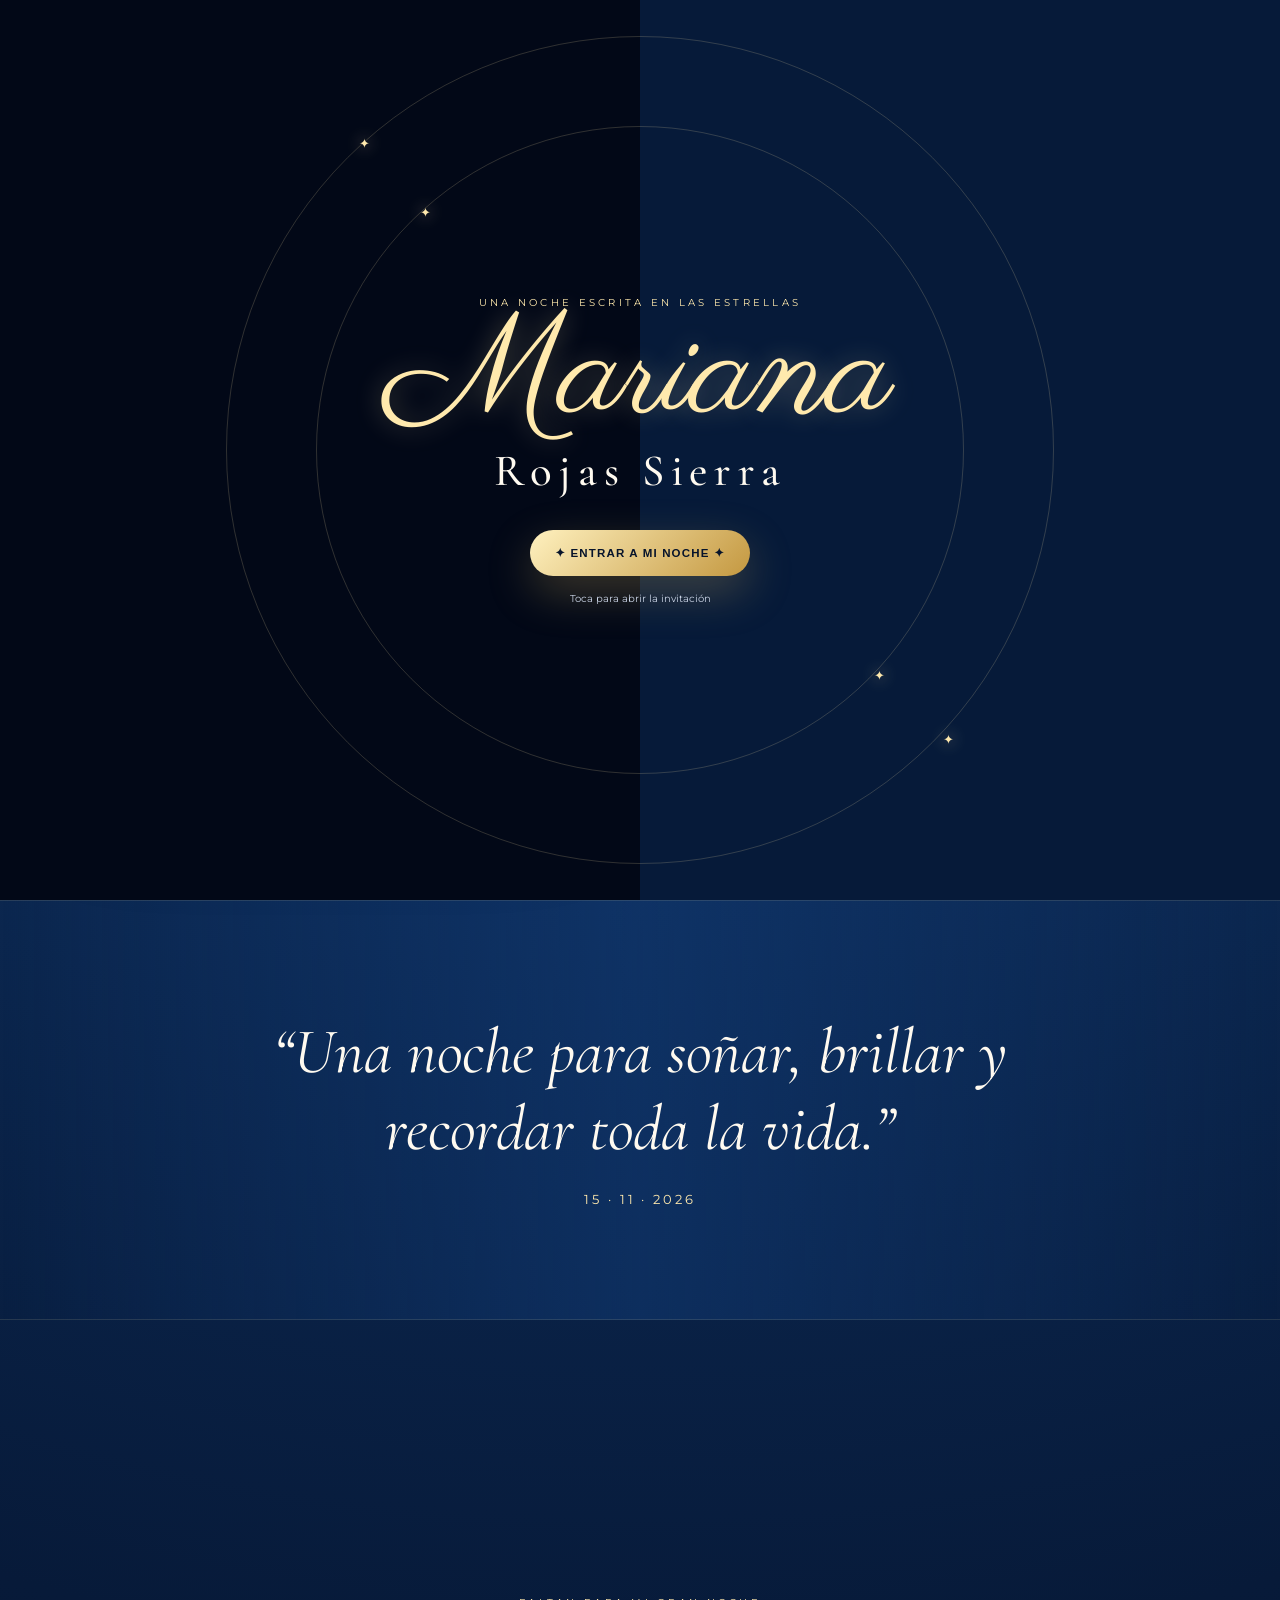
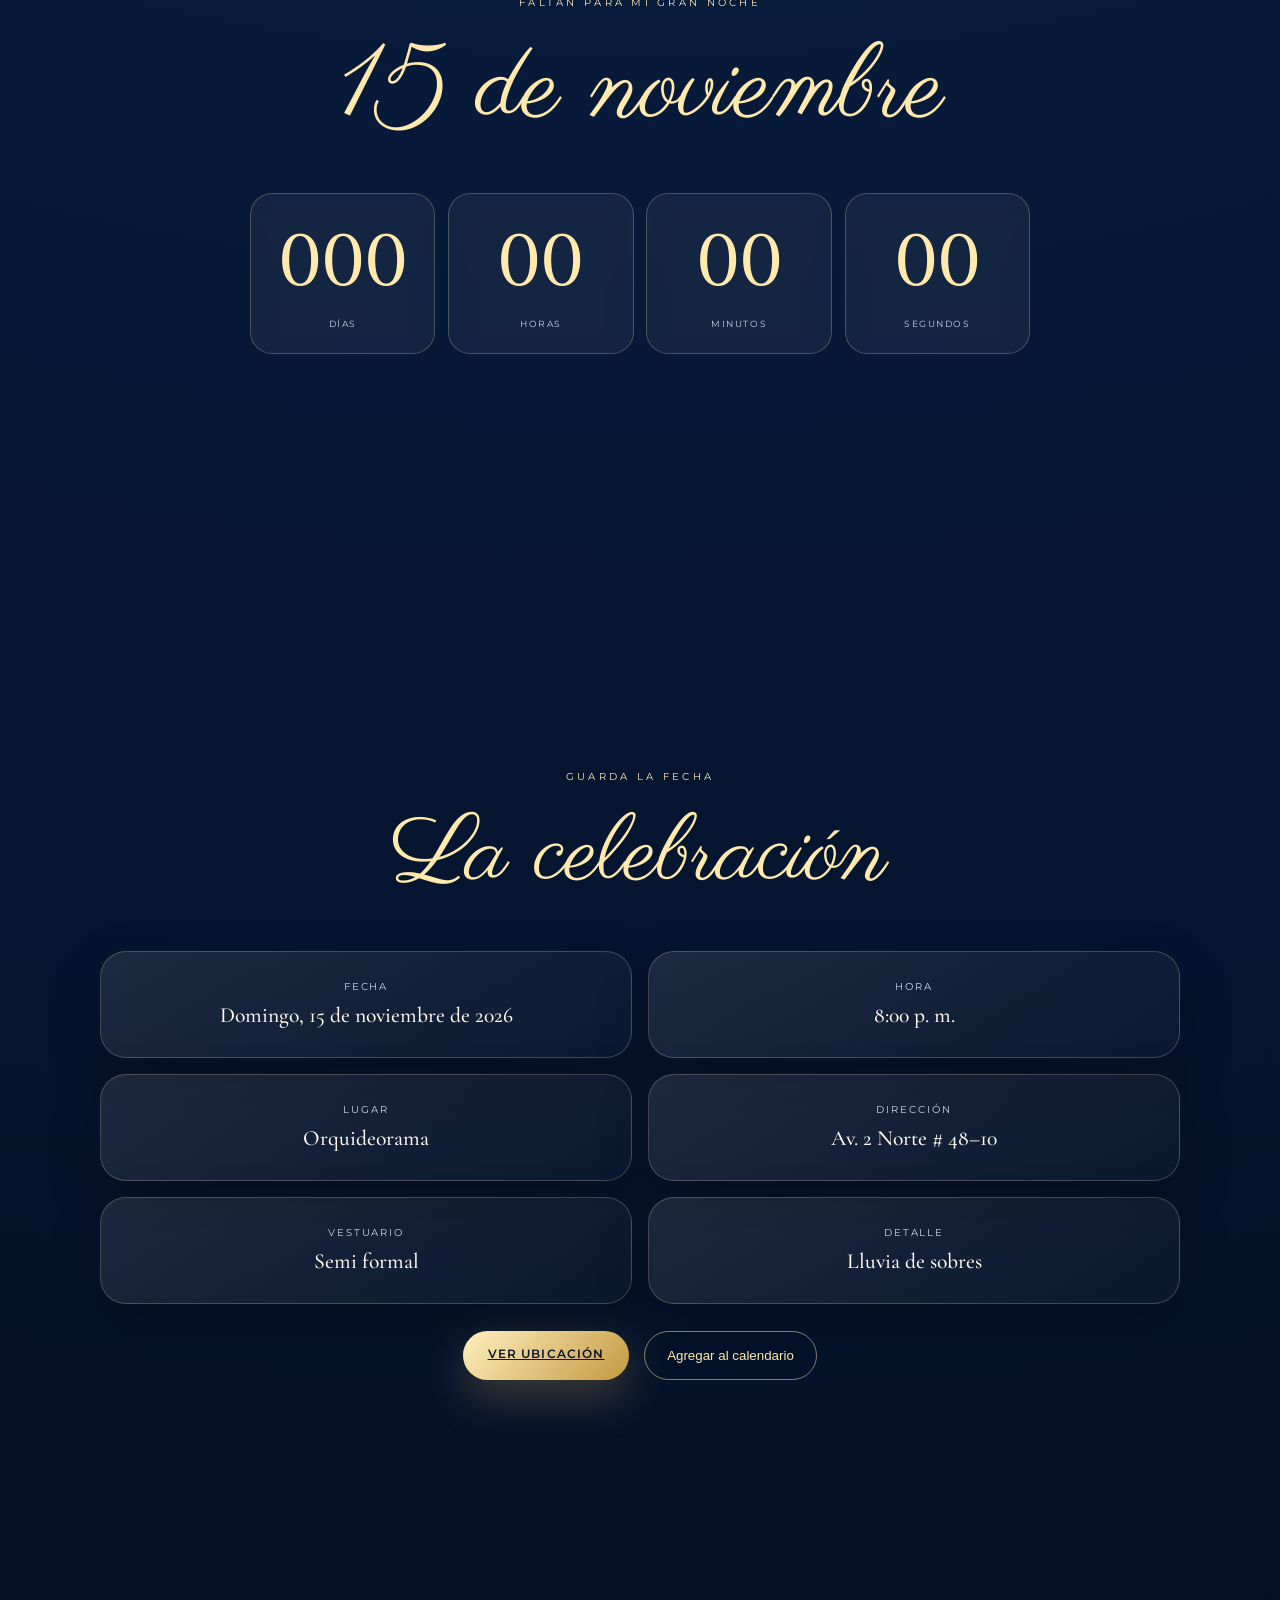
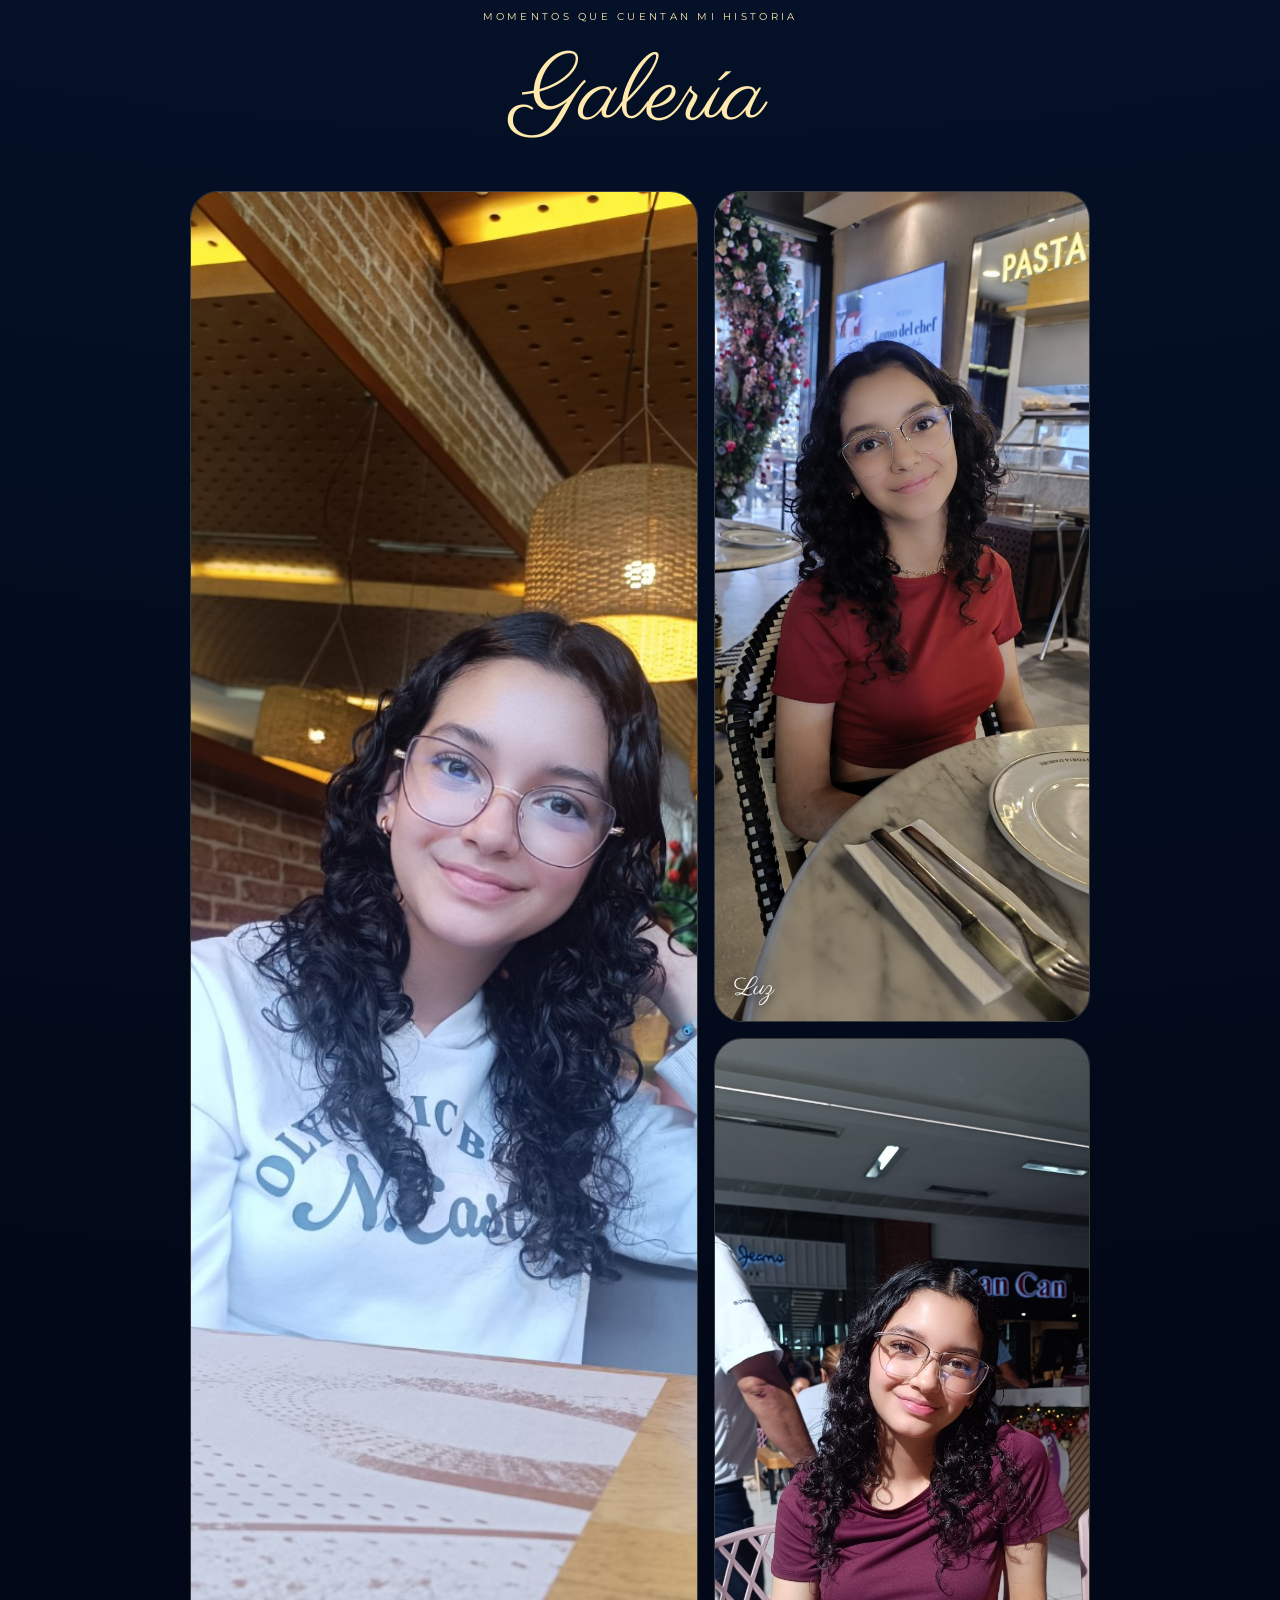
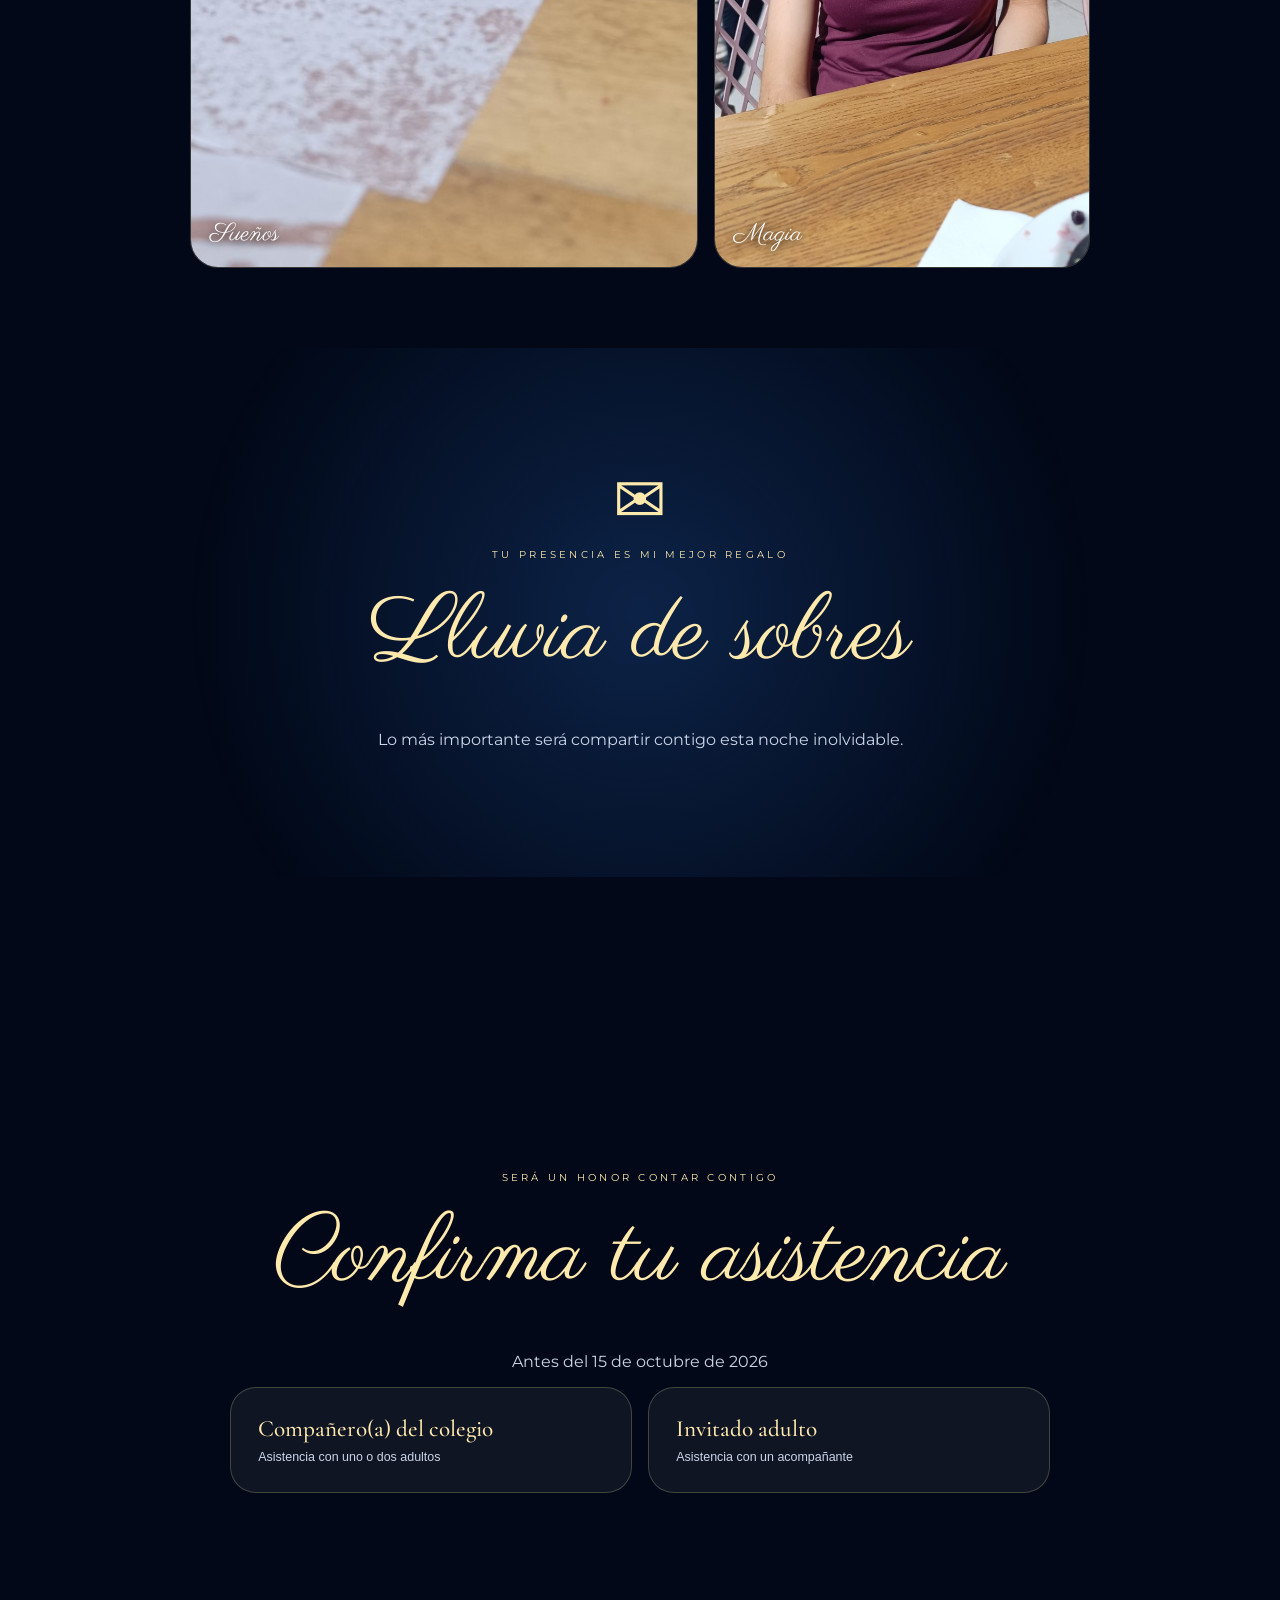
==== v2/index.html @ 756b6ff2 "Publicar versión mejorada v2 de la invitación" ====
<!doctype html><html lang="es"><head><meta charset="utf-8"><meta name="viewport" content="width=device-width,initial-scale=1,viewport-fit=cover"><meta name="theme-color" content="#020817"><title>Mariana XV · Celestial</title><link rel="preconnect" href="https://fonts.googleapis.com"><link rel="preconnect" href="https://fonts.gstatic.com" crossorigin><link href="https://fonts.googleapis.com/css2?family=Cinzel:wght@400;500;600&family=Cormorant+Garamond:ital,wght@0,400;1,400&family=Montserrat:wght@300;400;500;600&family=Parisienne&display=swap" rel="stylesheet"><style>:root{--n:#020817;--b:#071b3d;--b2:#123d79;--g:#d9b35f;--g2:#ffe9ad;--w:#fffaf0;--m:#cbd5e7}*{box-sizing:border-box}html{scroll-behavior:smooth}body{margin:0;background:radial-gradient(circle at 50% -10%,#164889 0,#071a39 32%,#020817 72%);color:var(--w);font-family:Montserrat,sans-serif;overflow-x:hidden}.lock{overflow:hidden}canvas{position:fixed;inset:0;width:100%;height:100%;z-index:0;pointer-events:none}.grain{position:fixed;inset:0;pointer-events:none;z-index:1;opacity:.045;background-image:url("data:image/svg+xml,%3Csvg viewBox='0 0 180 180' xmlns='http://www.w3.org/2000/svg'%3E%3Cfilter id='n'%3E%3CfeTurbulence type='fractalNoise' baseFrequency='.9' numOctaves='3' stitchTiles='stitchTiles'/%3E%3C/filter%3E%3Crect width='100%25' height='100%25' filter='url(%23n)' opacity='.7'/%3E%3C/svg%3E")}.intro{position:fixed;inset:0;z-index:50;display:grid;place-items:center;text-align:center;background:radial-gradient(circle at 50% 35%,rgba(20,66,132,.78),#020817 72%);overflow:hidden;transition:opacity .9s ease}.intro.hide{opacity:0;pointer-events:none}.intro-card{position:relative;z-index:4;width:min(92vw,620px);padding:2rem}.orbit{position:absolute;border:1px solid rgba(255,233,173,.18);border-radius:50%;animation:spin 24s linear infinite}.o1{width:72vmin;height:72vmin}.o2{width:92vmin;height:92vmin;animation-direction:reverse;animation-duration:33s}.orbit:before,.orbit:after{content:'✦';position:absolute;color:var(--g2);filter:drop-shadow(0 0 8px var(--g2));font-size:.8rem}.orbit:before{top:12%;left:16%}.orbit:after{bottom:14%;right:12%}.eyebrow{font-size:.64rem;letter-spacing:.32em;text-transform:uppercase;color:var(--g2)}.intro h1,.hero h2{font:400 clamp(5.4rem,19vw,9rem) Parisienne,cursive;color:var(--g2);line-height:.8;margin:.5rem 0;text-shadow:0 0 26px rgba(255,233,173,.3)}.surname{font:500 clamp(1.55rem,6vw,2.8rem) 'Cormorant Garamond',serif;letter-spacing:.15em;margin:.6rem 0 2rem}.btn{border:0;border-radius:999px;padding:1rem 1.55rem;background:linear-gradient(135deg,#fff1bf,#c49840);color:#07142b;font-weight:600;letter-spacing:.1em;text-transform:uppercase;font-size:.72rem;box-shadow:0 16px 45px rgba(217,179,95,.28);cursor:pointer}.btn:active{transform:scale(.97)}.intro-note{font-size:.62rem;color:var(--m);margin-top:1rem}.curtain{position:absolute;inset:0;background:linear-gradient(90deg,#020817 0 50%,#061a39 50%);transform-origin:center;transition:clip-path 1.35s cubic-bezier(.7,0,.2,1);clip-path:polygon(0 0,100% 0,100% 100%,0 100%)}.intro.opening .curtain{clip-path:polygon(0 0,0 0,0 100%,0 100%)}main{position:relative;z-index:3}.scene{min-height:100svh;width:min(1080px,92%);margin:auto;padding:5.5rem 0;display:grid;align-items:center}.hero{grid-template-columns:.9fr 1.1fr;gap:4rem}.portrait{position:relative;max-width:460px;margin:auto}.portrait img{width:100%;aspect-ratio:3/4;object-fit:cover;object-position:center 36%;display:block;border-radius:240px 240px 32px 32px;box-shadow:0 40px 100px rgba(0,0,0,.52)}.portrait:before{content:'';position:absolute;inset:-12px;border:1px solid rgba(255,233,173,.72);border-radius:260px 260px 45px 45px}.portrait:after{content:'✦';position:absolute;top:-23px;left:50%;transform:translateX(-50%);color:var(--g2);background:#071a39;padding:0 .7rem}.hero-copy{text-align:left}.hero-copy .eyebrow{margin-bottom:.8rem}.hero p{font:italic 1.35rem/1.75 'Cormorant Garamond',serif;color:#edf1f8;max-width:600px}.signature{font:400 1.7rem Parisienne,cursive;color:var(--g2)}.quote{width:100%;max-width:none;padding:7rem 7%;text-align:center;background:linear-gradient(90deg,transparent,rgba(18,61,121,.48),transparent);border-block:1px solid rgba(255,233,173,.12)}.quote p{font:italic clamp(2rem,6vw,4rem) 'Cormorant Garamond',serif;max-width:900px;margin:auto}.quote small{display:block;margin-top:1.5rem;color:var(--g2);letter-spacing:.22em;text-transform:uppercase}.date{text-align:center}.date-script{font:400 clamp(3.2rem,10vw,6.5rem) Parisienne,cursive;color:var(--g2);margin:.3rem 0}.count{display:grid;grid-template-columns:repeat(4,1fr);gap:.8rem;max-width:780px;margin:2rem auto 0}.count div{padding:1.35rem .6rem;border:1px solid rgba(255,233,173,.24);border-radius:22px;background:rgba(255,255,255,.055);backdrop-filter:blur(10px)}.count strong{display:block;font:500 clamp(2.2rem,7vw,4.5rem) Cinzel,serif;color:var(--g2)}.count span{font-size:.58rem;letter-spacing:.17em;text-transform:uppercase;color:var(--m)}.section-title{text-align:center;font:400 clamp(3.2rem,8vw,5.8rem) Parisienne,cursive;color:var(--g2);margin:.2rem 0 2rem}.details{grid-template-columns:1fr}.cards{display:grid;grid-template-columns:repeat(2,1fr);gap:1rem}.card{padding:1.8rem 1.2rem;border-radius:26px;border:1px solid rgba(255,233,173,.22);background:linear-gradient(145deg,rgba(255,255,255,.095),rgba(255,255,255,.025));text-align:center;box-shadow:0 22px 55px rgba(0,0,0,.2)}.card small{display:block;color:var(--m);letter-spacing:.2em;text-transform:uppercase;font-size:.6rem;margin-bottom:.65rem}.card strong{font:500 1.35rem 'Cormorant Garamond',serif}.actions{display:flex;gap:.9rem;justify-content:center;flex-wrap:wrap;margin-top:1.7rem}.ghost{border:1px solid rgba(255,233,173,.5);border-radius:999px;padding:1rem 1.4rem;color:var(--g2);background:transparent;text-decoration:none;cursor:pointer}.gallery-wrap{width:min(900px,92%);margin:auto;padding:5rem 0}.editorial{display:grid;grid-template-columns:1.15fr .85fr;gap:1rem}.editorial figure{margin:0;position:relative;overflow:hidden;border-radius:28px;min-height:340px;border:1px solid rgba(255,233,173,.22)}.editorial figure:first-child{grid-row:span 2}.editorial img{width:100%;height:100%;object-fit:cover;display:block}.editorial figcaption{position:absolute;left:1.2rem;bottom:1rem;font:400 1.55rem Parisienne,cursive;color:white;text-shadow:0 2px 10px #000}.gift{text-align:center;padding:7rem 7%;background:radial-gradient(circle at center,rgba(27,73,139,.42),transparent 65%)}.gift-icon{font-size:4rem;color:var(--g2)}.rsvp-grid{display:grid;grid-template-columns:repeat(2,1fr);gap:1rem;max-width:820px;margin:auto}.guest{padding:1.7rem;border-radius:26px;border:1px solid rgba(255,233,173,.22);background:rgba(255,255,255,.055);color:white;text-align:left;cursor:pointer}.guest b{display:block;font:500 1.45rem 'Cormorant Garamond',serif;color:var(--g2);margin-bottom:.4rem}.guest span{font-size:.78rem;color:var(--m)}dialog{width:min(92vw,560px);border:0;padding:0;background:transparent}dialog::backdrop{background:rgba(0,5,16,.84);backdrop-filter:blur(8px)}form{position:relative;padding:1.5rem;border-radius:26px;background:linear-gradient(160deg,#10386f,#041126);border:1px solid rgba(255,233,173,.34);color:white;max-height:90svh;overflow:auto}.close{position:absolute;right:.8rem;top:.45rem;background:none;border:0;color:white;font-size:2rem}label{display:block;margin:1rem 0;font-size:.78rem}input,select,textarea{width:100%;margin-top:.4rem;padding:1rem;border-radius:14px;border:1px solid rgba(255,255,255,.2);background:rgba(255,255,255,.08);color:white;font:inherit;font-size:16px}select option{color:#111}.hidden{display:none!important}.reveal{opacity:0;transform:translateY(24px);transition:.9s ease}.reveal.show{opacity:1;transform:none}.music{position:fixed;right:14px;bottom:14px;z-index:20;border:1px solid rgba(255,233,173,.4);background:rgba(2,8,23,.75);color:white;border-radius:999px;padding:.65rem .85rem;display:none}.music.show{display:block}.spark{position:fixed;z-index:99;pointer-events:none;color:var(--g2);animation:spark .8s ease forwards}@keyframes spark{to{transform:translate(var(--x),var(--y)) scale(0);opacity:0}}@keyframes spin{to{transform:rotate(360deg)}}@media(max-width:720px){.scene{width:min(100% - 28px,680px);padding:4rem 0;min-height:auto}.hero{grid-template-columns:1fr;gap:2.4rem;text-align:center;padding-top:4.5rem}.hero-copy{text-align:center}.portrait{max-width:82vw}.hero p{font-size:1.15rem;line-height:1.65}.count{grid-template-columns:repeat(2,1fr);gap:.7rem}.cards{grid-template-columns:1fr}.editorial{grid-template-columns:1fr}.editorial figure:first-child{grid-row:auto}.editorial figure{height:58svh;min-height:380px}.rsvp-grid{grid-template-columns:1fr}.quote{padding:5rem 1.3rem}.actions>*{width:100%}.intro h1{font-size:5.3rem}.surname{font-size:1.55rem}.intro-card{padding:1rem}.o2{width:105vmin;height:105vmin}}@media(prefers-reduced-motion:reduce){*{animation:none!important;transition:none!important;scroll-behavior:auto!important}}</style></head><body class="lock"><canvas id="sky"></canvas><div class="grain"></div><section class="intro" id="intro"><div class="curtain"></div><div class="orbit o1"></div><div class="orbit o2"></div><div class="intro-card"><p class="eyebrow">Una noche escrita en las estrellas</p><h1>Mariana</h1><p class="surname">Rojas Sierra</p><button class="btn" id="open">✦ Entrar a mi noche ✦</button><p class="intro-note">Toca para abrir la invitación</p></div></section><audio id="song" loop preload="none"><source src="../assets/sailor-song.mp3" type="audio/mpeg"></audio><button class="music" id="music">♪ Música</button><main><section class="scene hero"><div class="portrait reveal"><img src="../assets/portada.jpg" alt="Mariana Rojas Sierra"></div><div class="hero-copy reveal"><p class="eyebrow">Mis XV años</p><h2>Mariana</h2><p>Hay momentos que llegan una sola vez y se convierten para siempre en parte de nuestra historia. Quiero celebrar esta nueva etapa rodeada de las personas que han llenado mi vida de cariño, alegría y sueños.</p><div class="signature">Con amor, Mariana</div></div></section><section class="quote"><p>“Una noche para soñar, brillar y recordar toda la vida.”</p><small>15 · 11 · 2026</small></section><section class="scene date reveal"><div><p class="eyebrow">Faltan para mi gran noche</p><div class="date-script">15 de noviembre</div><div class="count"><div><strong id="d">000</strong><span>Días</span></div><div><strong id="h">00</strong><span>Horas</span></div><div><strong id="m">00</strong><span>Minutos</span></div><div><strong id="s">00</strong><span>Segundos</span></div></div></div></section><section class="scene details"><div><p class="eyebrow" style="text-align:center">Guarda la fecha</p><h3 class="section-title">La celebración</h3><div class="cards"><article class="card reveal"><small>Fecha</small><strong>Domingo, 15 de noviembre de 2026</strong></article><article class="card reveal"><small>Hora</small><strong>8:00 p. m.</strong></article><article class="card reveal"><small>Lugar</small><strong>Orquideorama</strong></article><article class="card reveal"><small>Dirección</small><strong>Av. 2 Norte # 48–10</strong></article><article class="card reveal"><small>Vestuario</small><strong>Semi formal</strong></article><article class="card reveal"><small>Detalle</small><strong>Lluvia de sobres</strong></article></div><div class="actions"><a class="btn" href="https://maps.app.goo.gl/pFWmGSaqrGYNsrYG7" target="_blank" rel="noopener">Ver ubicación</a><button class="ghost" id="calendar">Agregar al calendario</button></div></div></section><section class="gallery-wrap"><p class="eyebrow" style="text-align:center">Momentos que cuentan mi historia</p><h3 class="section-title">Galería</h3><div class="editorial"><figure class="reveal"><img src="../assets/galeria-1.jpg" alt="Mariana"><figcaption>Sueños</figcaption></figure><figure class="reveal"><img src="../assets/galeria-2.jpg" alt="Mariana"><figcaption>Luz</figcaption></figure><figure class="reveal"><img src="../assets/galeria-3.jpg" alt="Mariana"><figcaption>Magia</figcaption></figure></div></section><section class="gift"><div class="gift-icon">✉</div><p class="eyebrow">Tu presencia es mi mejor regalo</p><h3 class="section-title">Lluvia de sobres</h3><p style="color:var(--m)">Lo más importante será compartir contigo esta noche inolvidable.</p></section><section class="scene"><div style="width:100%"><p class="eyebrow" style="text-align:center">Será un honor contar contigo</p><h3 class="section-title">Confirma tu asistencia</h3><p style="text-align:center;color:var(--m)">Antes del 15 de octubre de 2026</p><div class="rsvp-grid"><button class="guest" data-type="school"><b>Compañero(a) del colegio</b><span>Asistencia con uno o dos adultos</span></button><button class="guest" data-type="adult"><b>Invitado adulto</b><span>Asistencia con un acompañante</span></button></div></div></section></main><dialog id="dlg"><form id="form"><button class="close" value="cancel" formmethod="dialog">×</button><p class="eyebrow">Confirmación</p><h3 class="section-title" style="font-size:3rem;text-align:left">¿Nos acompañas?</h3><input type="hidden" id="type"><label>Nombre completo<input id="name" required></label><label>¿Asistirás?<select id="att" required><option value="">Selecciona</option><option>Sí</option><option>No</option></select></label><div id="school" class="hidden"><label>Adultos acompañantes<select id="cnt"><option>1</option><option>2</option></select></label><label>Nombre del adulto 1<input id="a1"></label><label id="a2l" class="hidden">Nombre del adulto 2<input id="a2"></label></div><div id="adult" class="hidden"><label>¿Vendrás con acompañante?<select id="comp"><option>No</option><option>Sí</option></select></label><label id="compl" class="hidden">Nombre del acompañante<input id="compn"></label></div><label>Observaciones<textarea id="notes" rows="3"></textarea></label><button class="btn" style="width:100%">Enviar por WhatsApp</button></form></dialog><script>const q=s=>document.querySelector(s),qa=s=>[...document.querySelectorAll(s)];const intro=q('#intro'),song=q('#song'),music=q('#music');q('#open').onclick=async()=>{intro.classList.add('opening');document.body.classList.remove('lock');try{await song.play();music.classList.add('show')}catch(e){}setTimeout(()=>{intro.classList.add('hide');intro.remove()},1350)};music.onclick=async()=>{if(song.paused){try{await song.play()}catch(e){}}else song.pause()};const c=q('#sky'),x=c.getContext('2d');let W,H,stars=[];function resize(){W=c.width=innerWidth;H=c.height=innerHeight;stars=Array.from({length:Math.min(220,Math.floor(W*H/4200))},()=>({x:Math.random()*W,y:Math.random()*H,r:Math.random()*1.4+.2,a:Math.random(),s:Math.random()*.012+.003,p:Math.random()*6.28}))}addEventListener('resize',resize);resize();function draw(t){x.clearRect(0,0,W,H);for(const z of stars){const tw=.5+.5*Math.sin(t*z.s+z.p);x.beginPath();x.fillStyle=`rgba(255,235,182,${.22+.62*tw})`;x.arc(z.x,z.y,z.r*tw,0,7);x.fill()}requestAnimationFrame(draw)}requestAnimationFrame(draw);const io=new IntersectionObserver(es=>es.forEach(e=>{if(e.isIntersecting){e.target.classList.add('show');io.unobserve(e.target)}}),{threshold:.12});qa('.reveal').forEach(el=>io.observe(el));const target=new Date('2026-11-15T20:00:00-05:00');function tick(){let z=Math.max(0,target-Date.now());q('#d').textContent=String(Math.floor(z/864e5)).padStart(3,'0');q('#h').textContent=String(Math.floor(z/36e5)%24).padStart(2,'0');q('#m').textContent=String(Math.floor(z/6e4)%60).padStart(2,'0');q('#s').textContent=String(Math.floor(z/1e3)%60).padStart(2,'0')}tick();setInterval(tick,1000);q('#calendar').onclick=()=>{const v='BEGIN:VCALENDAR\r\nVERSION:2.0\r\nBEGIN:VEVENT\r\nDTSTART:20261116T010000Z\r\nDTEND:20261116T060000Z\r\nSUMMARY:XV años de Mariana Rojas Sierra\r\nLOCATION:Orquideorama, Av. 2 Norte # 48-10\r\nEND:VEVENT\r\nEND:VCALENDAR',a=document.createElement('a');a.href=URL.createObjectURL(new Blob([v],{type:'text/calendar'}));a.download='XV-Mariana.ics';a.click()};const dlg=q('#dlg');qa('.guest').forEach(b=>b.onclick=()=>{q('#type').value=b.dataset.type;q('#school').classList.toggle('hidden',b.dataset.type!=='school');q('#adult').classList.toggle('hidden',b.dataset.type!=='adult');dlg.showModal()});q('#cnt').onchange=e=>q('#a2l').classList.toggle('hidden',e.target.value!=='2');q('#comp').onchange=e=>q('#compl').classList.toggle('hidden',e.target.value!=='Sí');q('#form').onsubmit=e=>{e.preventDefault();const type=q('#type').value,name=q('#name').value.trim(),att=q('#att').value;let L=['✨ *Confirmación XV de Mariana*','',`Nombre: ${name}`,`Tipo: ${type==='school'?'Compañero(a) del colegio':'Invitado adulto'}`,`Asistencia: ${att}`];if(att==='Sí'&&type==='school'){L.push(`Adultos: ${q('#cnt').value}`,`Adulto 1: ${q('#a1').value||'Sin registrar'}`);if(q('#cnt').value==='2')L.push(`Adulto 2: ${q('#a2').value||'Sin registrar'}`)}if(att==='Sí'&&type==='adult'){L.push(`Con acompañante: ${q('#comp').value}`);if(q('#comp').value==='Sí')L.push(`Acompañante: ${q('#compn').value||'Sin registrar'}`)}if(q('#notes').value.trim())L.push(`Observaciones: ${q('#notes').value.trim()}`);for(let i=0;i<18;i++){const s=document.createElement('span');s.className='spark';s.textContent='✦';s.style.left='50vw';s.style.top='50vh';s.style.setProperty('--x',(Math.random()*220-110)+'px');s.style.setProperty('--y',(Math.random()*220-110)+'px');document.body.appendChild(s);setTimeout(()=>s.remove(),850)}setTimeout(()=>window.open('https://wa.me/573016578609?text='+encodeURIComponent(L.join('\n')),'_blank','noopener'),450);dlg.close()};</script></body></html>
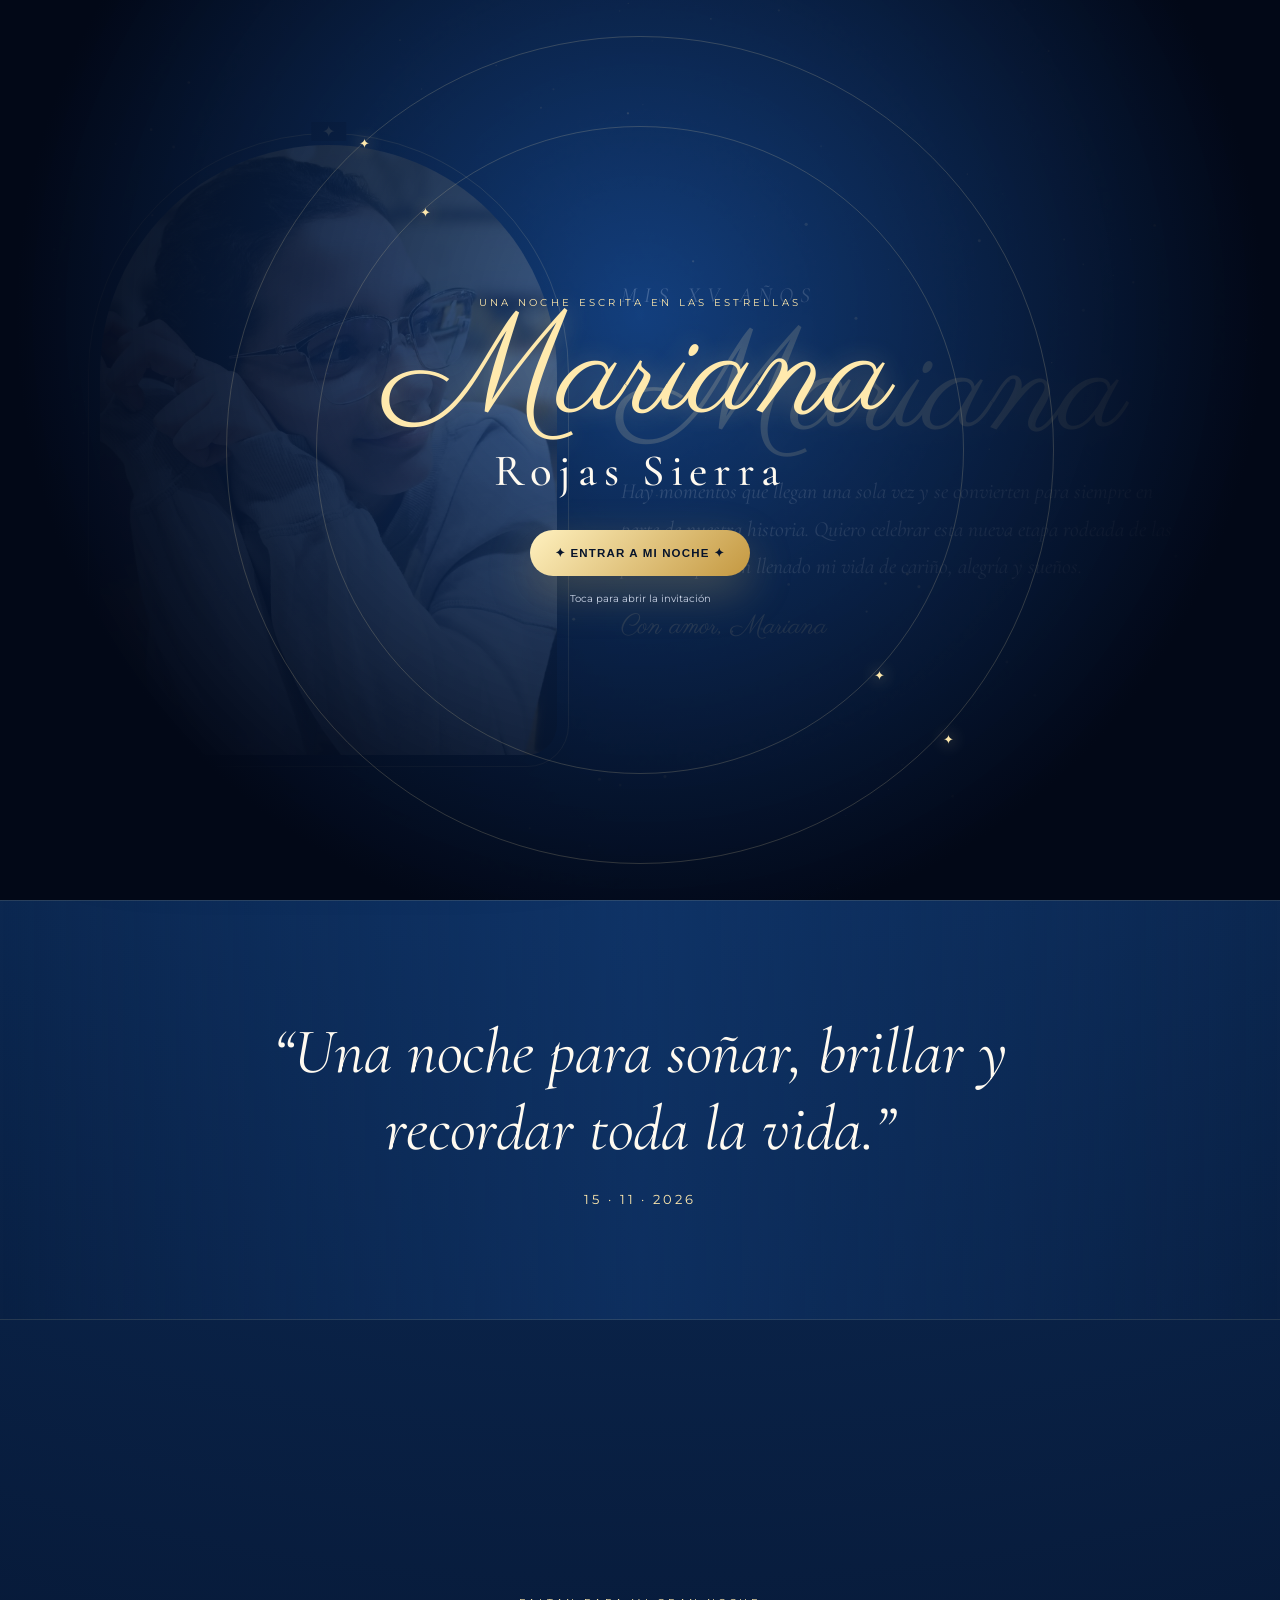
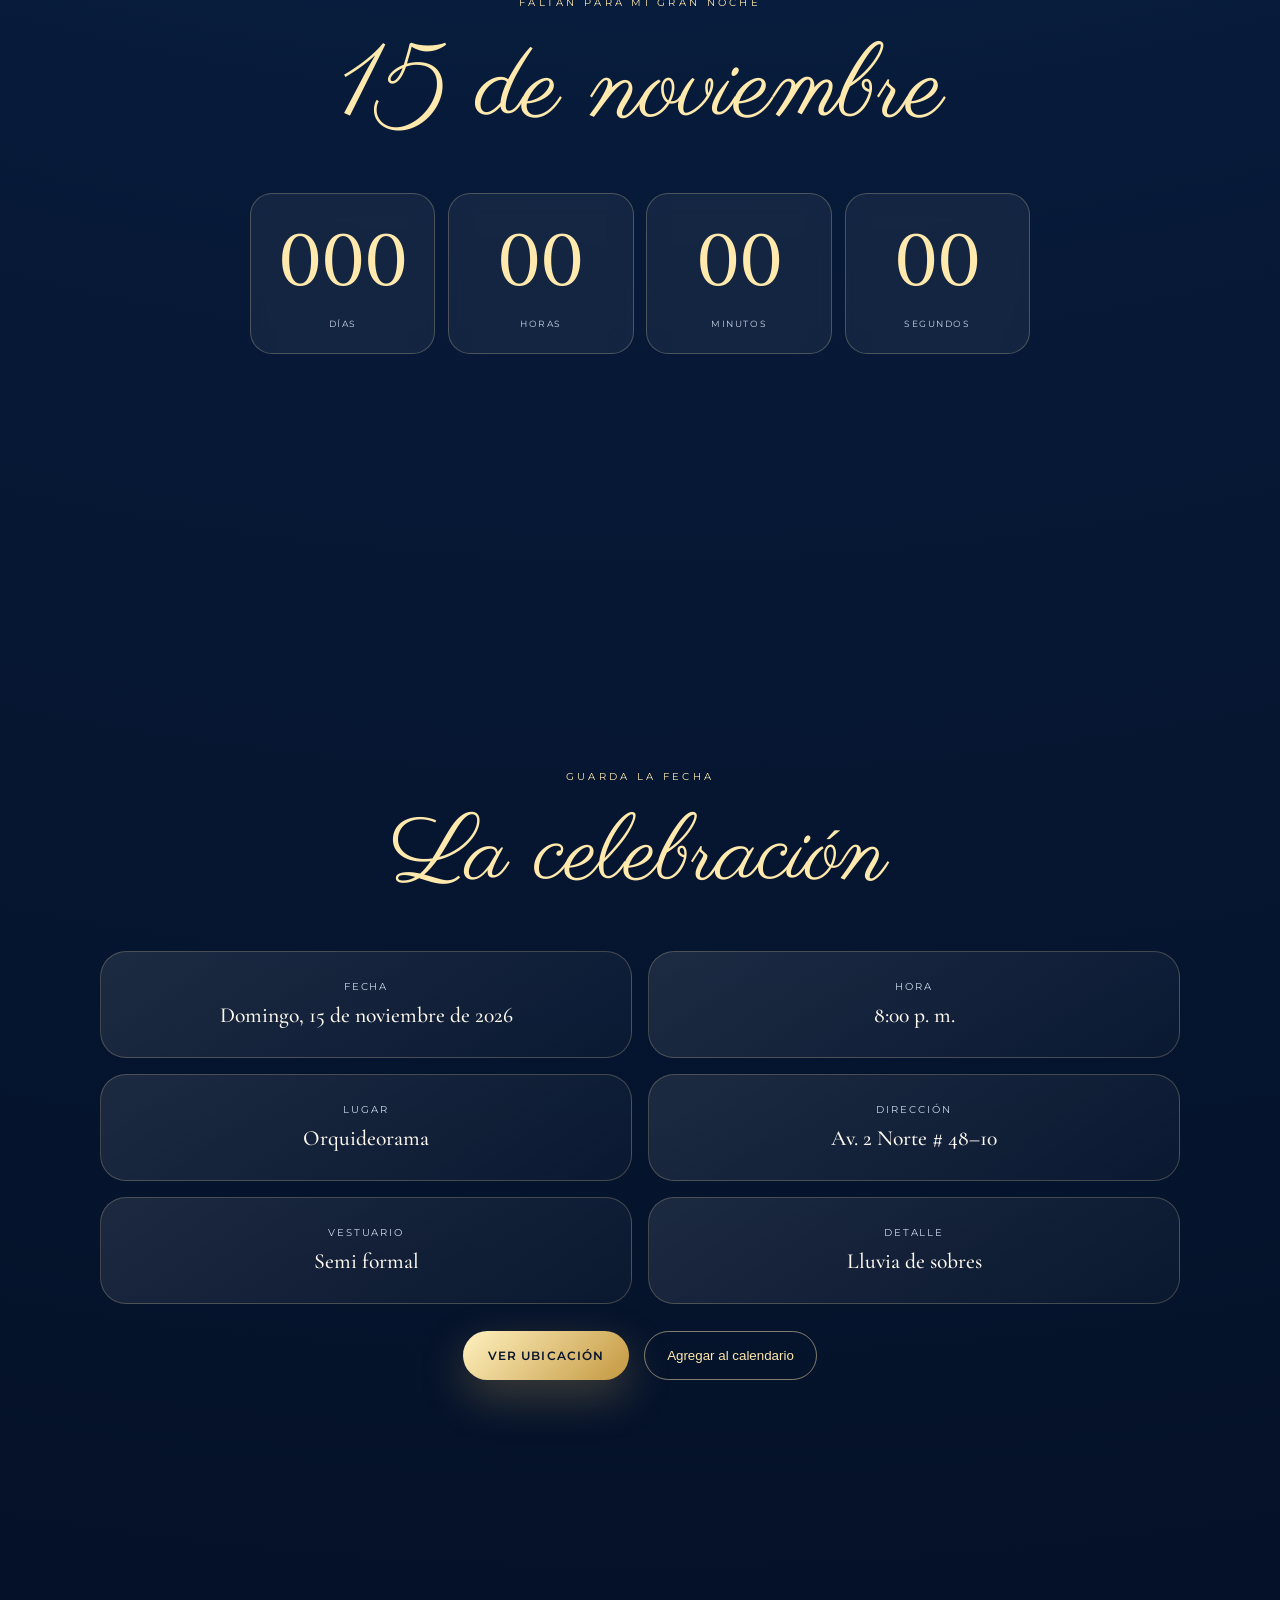
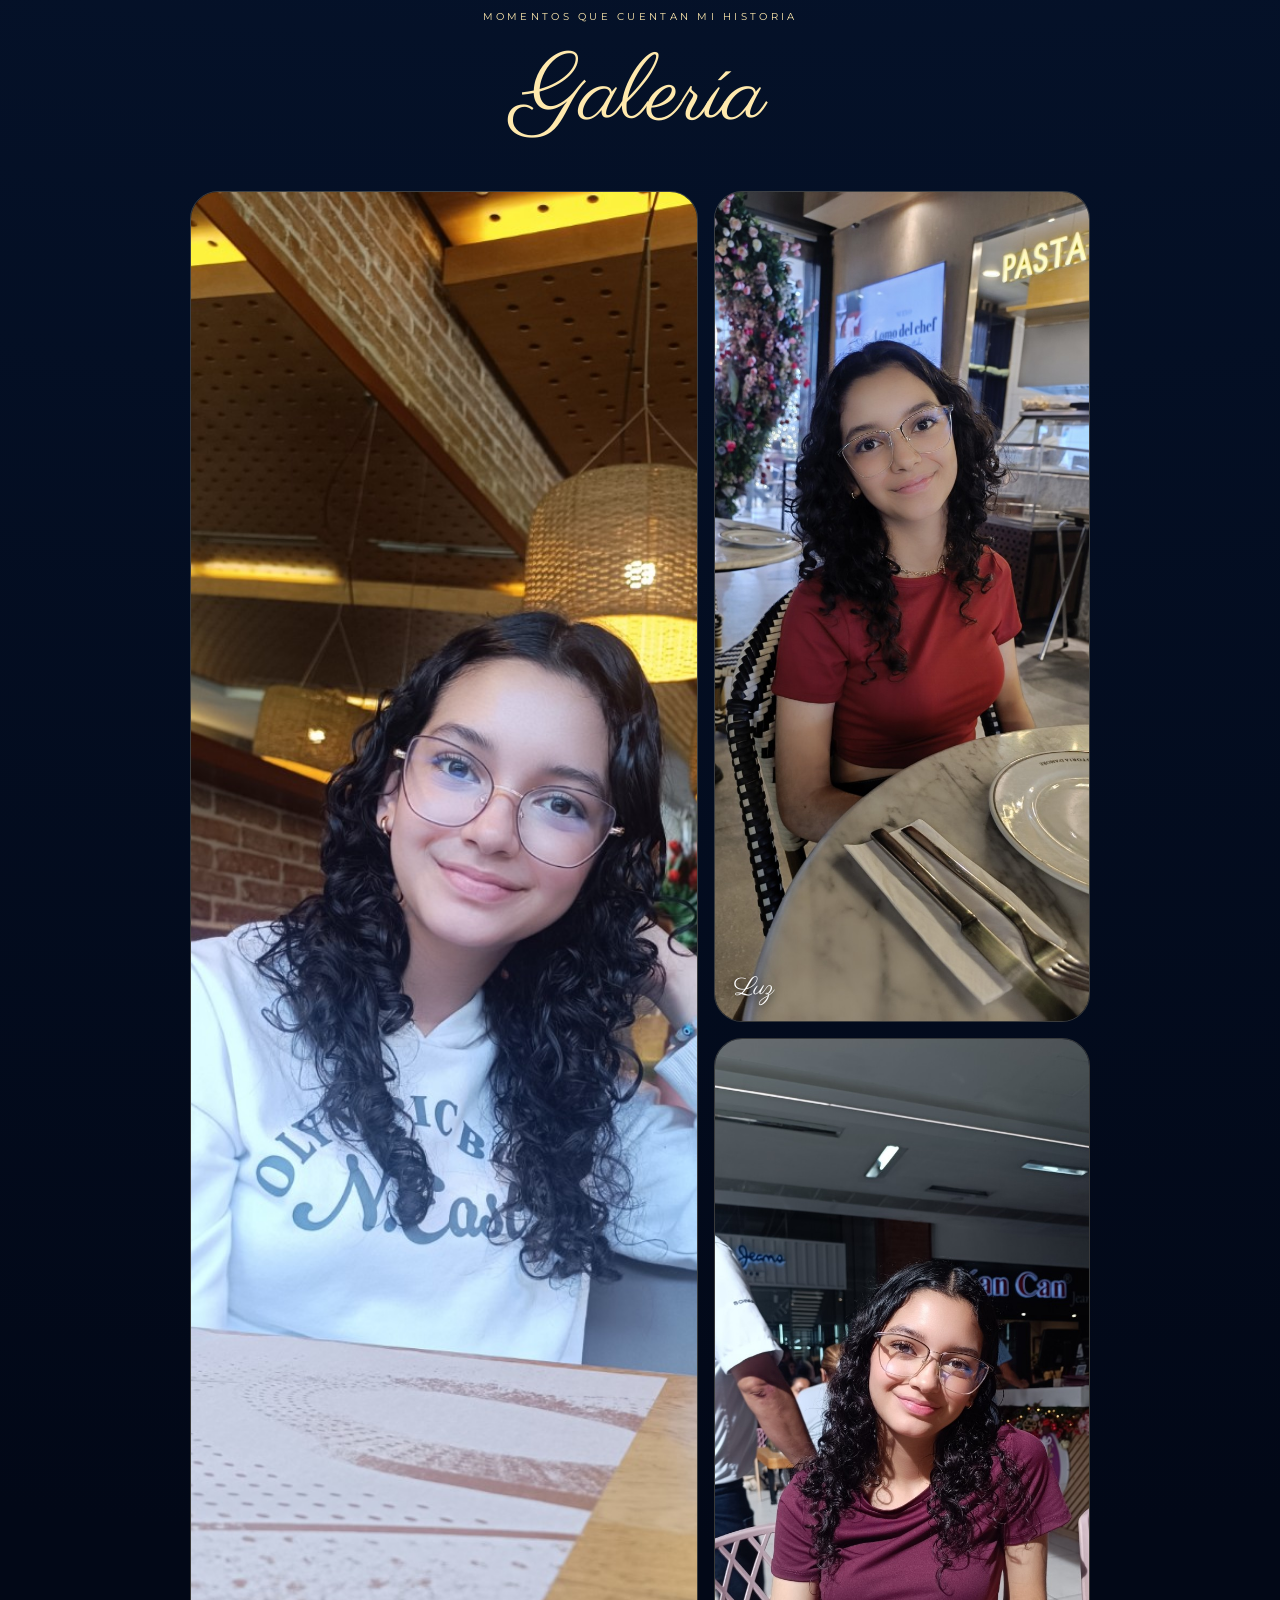
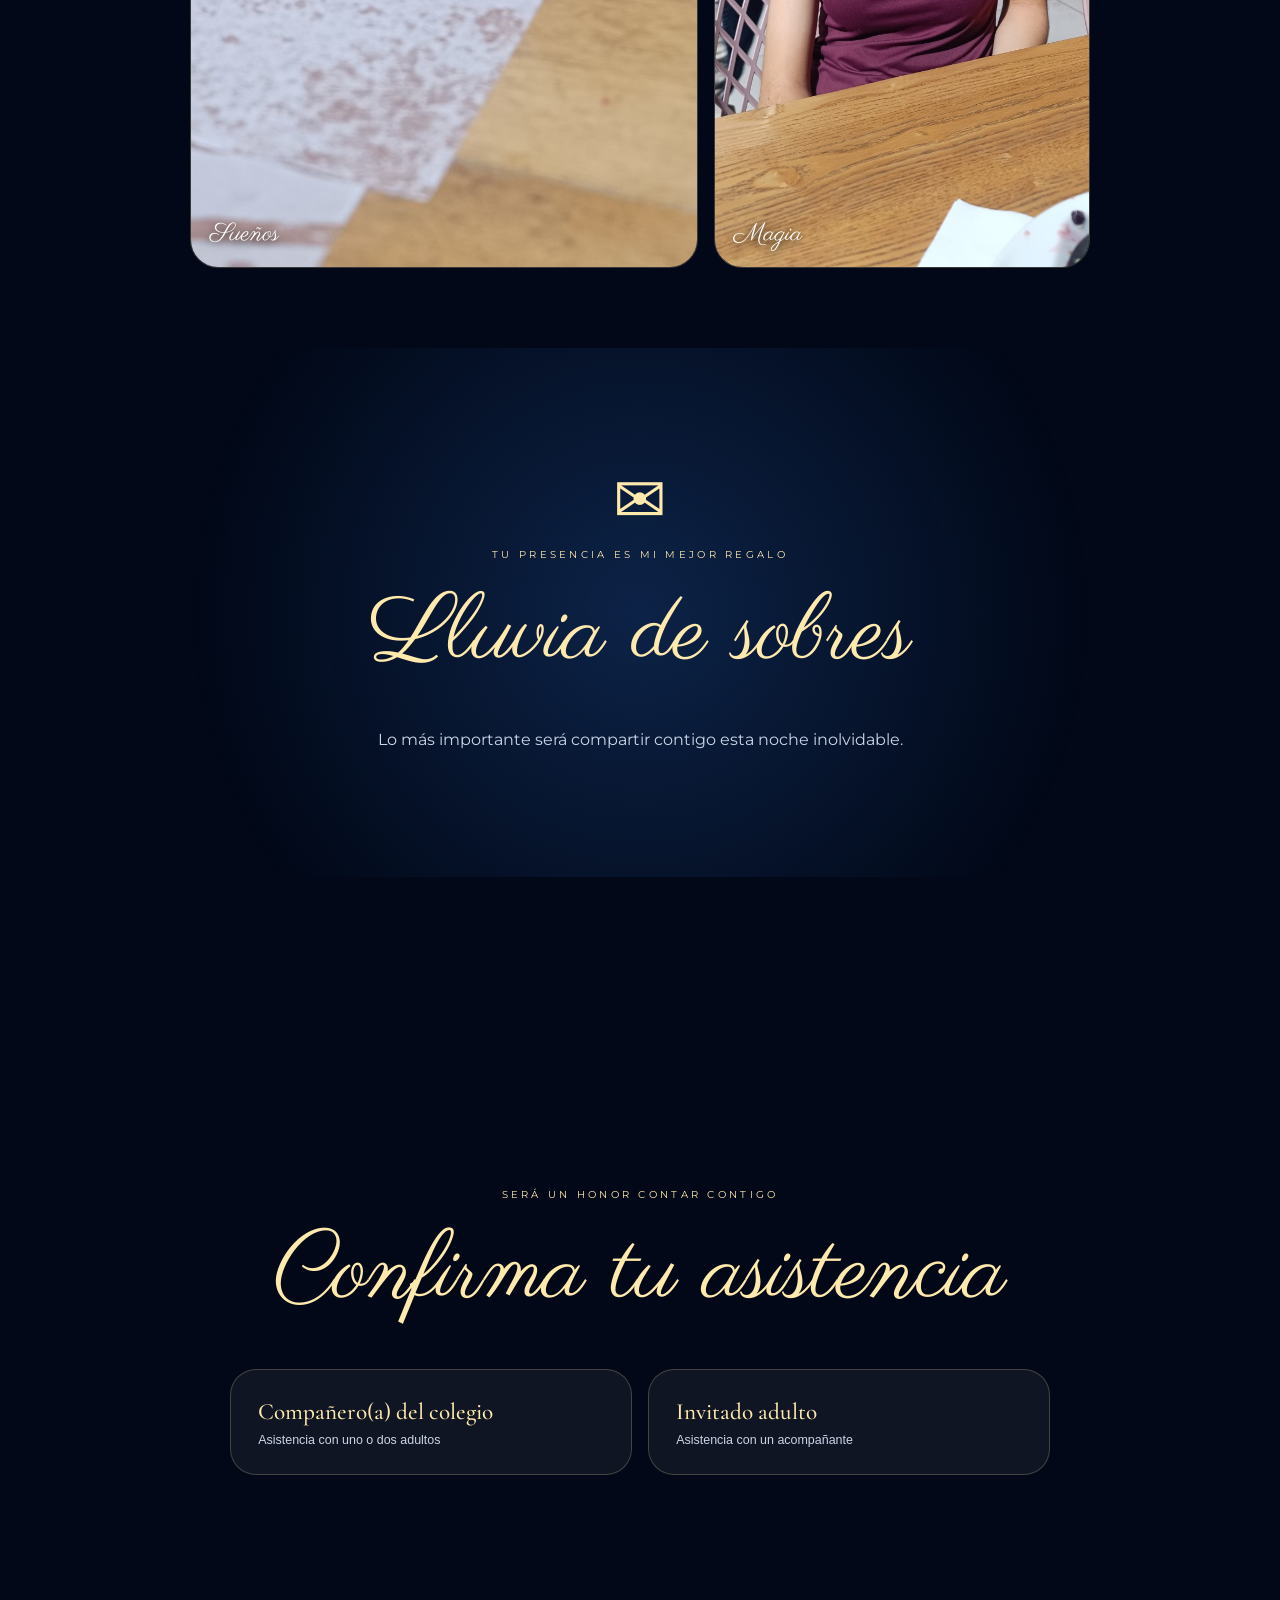
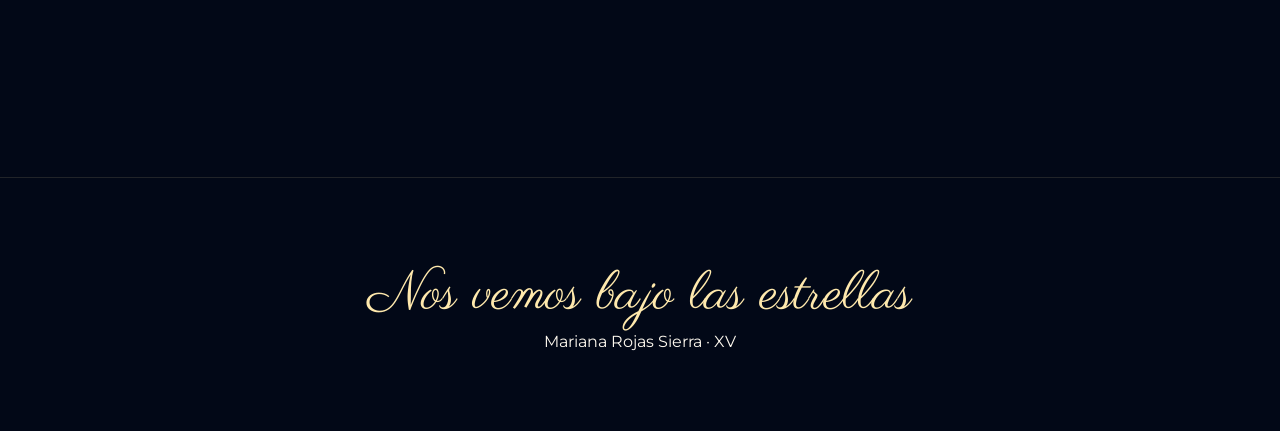
==== commit 2cb0f7b5: "Corregir apertura robusta de la versión v2" ====
--- a/v2/index.html
+++ b/v2/index.html
@@ -1 +1,42 @@
-<!doctype html><html lang="es"><head><meta charset="utf-8"><meta name="viewport" content="width=device-width,initial-scale=1,viewport-fit=cover"><meta name="theme-color" content="#020817"><title>Mariana XV · Celestial</title><link rel="preconnect" href="https://fonts.googleapis.com"><link rel="preconnect" href="https://fonts.gstatic.com" crossorigin><link href="https://fonts.googleapis.com/css2?family=Cinzel:wght@400;500;600&family=Cormorant+Garamond:ital,wght@0,400;1,400&family=Montserrat:wght@300;400;500;600&family=Parisienne&display=swap" rel="stylesheet"><style>:root{--n:#020817;--b:#071b3d;--b2:#123d79;--g:#d9b35f;--g2:#ffe9ad;--w:#fffaf0;--m:#cbd5e7}*{box-sizing:border-box}html{scroll-behavior:smooth}body{margin:0;background:radial-gradient(circle at 50% -10%,#164889 0,#071a39 32%,#020817 72%);color:var(--w);font-family:Montserrat,sans-serif;overflow-x:hidden}.lock{overflow:hidden}canvas{position:fixed;inset:0;width:100%;height:100%;z-index:0;pointer-events:none}.grain{position:fixed;inset:0;pointer-events:none;z-index:1;opacity:.045;background-image:url("data:image/svg+xml,%3Csvg viewBox='0 0 180 180' xmlns='http://www.w3.org/2000/svg'%3E%3Cfilter id='n'%3E%3CfeTurbulence type='fractalNoise' baseFrequency='.9' numOctaves='3' stitchTiles='stitchTiles'/%3E%3C/filter%3E%3Crect width='100%25' height='100%25' filter='url(%23n)' opacity='.7'/%3E%3C/svg%3E")}.intro{position:fixed;inset:0;z-index:50;display:grid;place-items:center;text-align:center;background:radial-gradient(circle at 50% 35%,rgba(20,66,132,.78),#020817 72%);overflow:hidden;transition:opacity .9s ease}.intro.hide{opacity:0;pointer-events:none}.intro-card{position:relative;z-index:4;width:min(92vw,620px);padding:2rem}.orbit{position:absolute;border:1px solid rgba(255,233,173,.18);border-radius:50%;animation:spin 24s linear infinite}.o1{width:72vmin;height:72vmin}.o2{width:92vmin;height:92vmin;animation-direction:reverse;animation-duration:33s}.orbit:before,.orbit:after{content:'✦';position:absolute;color:var(--g2);filter:drop-shadow(0 0 8px var(--g2));font-size:.8rem}.orbit:before{top:12%;left:16%}.orbit:after{bottom:14%;right:12%}.eyebrow{font-size:.64rem;letter-spacing:.32em;text-transform:uppercase;color:var(--g2)}.intro h1,.hero h2{font:400 clamp(5.4rem,19vw,9rem) Parisienne,cursive;color:var(--g2);line-height:.8;margin:.5rem 0;text-shadow:0 0 26px rgba(255,233,173,.3)}.surname{font:500 clamp(1.55rem,6vw,2.8rem) 'Cormorant Garamond',serif;letter-spacing:.15em;margin:.6rem 0 2rem}.btn{border:0;border-radius:999px;padding:1rem 1.55rem;background:linear-gradient(135deg,#fff1bf,#c49840);color:#07142b;font-weight:600;letter-spacing:.1em;text-transform:uppercase;font-size:.72rem;box-shadow:0 16px 45px rgba(217,179,95,.28);cursor:pointer}.btn:active{transform:scale(.97)}.intro-note{font-size:.62rem;color:var(--m);margin-top:1rem}.curtain{position:absolute;inset:0;background:linear-gradient(90deg,#020817 0 50%,#061a39 50%);transform-origin:center;transition:clip-path 1.35s cubic-bezier(.7,0,.2,1);clip-path:polygon(0 0,100% 0,100% 100%,0 100%)}.intro.opening .curtain{clip-path:polygon(0 0,0 0,0 100%,0 100%)}main{position:relative;z-index:3}.scene{min-height:100svh;width:min(1080px,92%);margin:auto;padding:5.5rem 0;display:grid;align-items:center}.hero{grid-template-columns:.9fr 1.1fr;gap:4rem}.portrait{position:relative;max-width:460px;margin:auto}.portrait img{width:100%;aspect-ratio:3/4;object-fit:cover;object-position:center 36%;display:block;border-radius:240px 240px 32px 32px;box-shadow:0 40px 100px rgba(0,0,0,.52)}.portrait:before{content:'';position:absolute;inset:-12px;border:1px solid rgba(255,233,173,.72);border-radius:260px 260px 45px 45px}.portrait:after{content:'✦';position:absolute;top:-23px;left:50%;transform:translateX(-50%);color:var(--g2);background:#071a39;padding:0 .7rem}.hero-copy{text-align:left}.hero-copy .eyebrow{margin-bottom:.8rem}.hero p{font:italic 1.35rem/1.75 'Cormorant Garamond',serif;color:#edf1f8;max-width:600px}.signature{font:400 1.7rem Parisienne,cursive;color:var(--g2)}.quote{width:100%;max-width:none;padding:7rem 7%;text-align:center;background:linear-gradient(90deg,transparent,rgba(18,61,121,.48),transparent);border-block:1px solid rgba(255,233,173,.12)}.quote p{font:italic clamp(2rem,6vw,4rem) 'Cormorant Garamond',serif;max-width:900px;margin:auto}.quote small{display:block;margin-top:1.5rem;color:var(--g2);letter-spacing:.22em;text-transform:uppercase}.date{text-align:center}.date-script{font:400 clamp(3.2rem,10vw,6.5rem) Parisienne,cursive;color:var(--g2);margin:.3rem 0}.count{display:grid;grid-template-columns:repeat(4,1fr);gap:.8rem;max-width:780px;margin:2rem auto 0}.count div{padding:1.35rem .6rem;border:1px solid rgba(255,233,173,.24);border-radius:22px;background:rgba(255,255,255,.055);backdrop-filter:blur(10px)}.count strong{display:block;font:500 clamp(2.2rem,7vw,4.5rem) Cinzel,serif;color:var(--g2)}.count span{font-size:.58rem;letter-spacing:.17em;text-transform:uppercase;color:var(--m)}.section-title{text-align:center;font:400 clamp(3.2rem,8vw,5.8rem) Parisienne,cursive;color:var(--g2);margin:.2rem 0 2rem}.details{grid-template-columns:1fr}.cards{display:grid;grid-template-columns:repeat(2,1fr);gap:1rem}.card{padding:1.8rem 1.2rem;border-radius:26px;border:1px solid rgba(255,233,173,.22);background:linear-gradient(145deg,rgba(255,255,255,.095),rgba(255,255,255,.025));text-align:center;box-shadow:0 22px 55px rgba(0,0,0,.2)}.card small{display:block;color:var(--m);letter-spacing:.2em;text-transform:uppercase;font-size:.6rem;margin-bottom:.65rem}.card strong{font:500 1.35rem 'Cormorant Garamond',serif}.actions{display:flex;gap:.9rem;justify-content:center;flex-wrap:wrap;margin-top:1.7rem}.ghost{border:1px solid rgba(255,233,173,.5);border-radius:999px;padding:1rem 1.4rem;color:var(--g2);background:transparent;text-decoration:none;cursor:pointer}.gallery-wrap{width:min(900px,92%);margin:auto;padding:5rem 0}.editorial{display:grid;grid-template-columns:1.15fr .85fr;gap:1rem}.editorial figure{margin:0;position:relative;overflow:hidden;border-radius:28px;min-height:340px;border:1px solid rgba(255,233,173,.22)}.editorial figure:first-child{grid-row:span 2}.editorial img{width:100%;height:100%;object-fit:cover;display:block}.editorial figcaption{position:absolute;left:1.2rem;bottom:1rem;font:400 1.55rem Parisienne,cursive;color:white;text-shadow:0 2px 10px #000}.gift{text-align:center;padding:7rem 7%;background:radial-gradient(circle at center,rgba(27,73,139,.42),transparent 65%)}.gift-icon{font-size:4rem;color:var(--g2)}.rsvp-grid{display:grid;grid-template-columns:repeat(2,1fr);gap:1rem;max-width:820px;margin:auto}.guest{padding:1.7rem;border-radius:26px;border:1px solid rgba(255,233,173,.22);background:rgba(255,255,255,.055);color:white;text-align:left;cursor:pointer}.guest b{display:block;font:500 1.45rem 'Cormorant Garamond',serif;color:var(--g2);margin-bottom:.4rem}.guest span{font-size:.78rem;color:var(--m)}dialog{width:min(92vw,560px);border:0;padding:0;background:transparent}dialog::backdrop{background:rgba(0,5,16,.84);backdrop-filter:blur(8px)}form{position:relative;padding:1.5rem;border-radius:26px;background:linear-gradient(160deg,#10386f,#041126);border:1px solid rgba(255,233,173,.34);color:white;max-height:90svh;overflow:auto}.close{position:absolute;right:.8rem;top:.45rem;background:none;border:0;color:white;font-size:2rem}label{display:block;margin:1rem 0;font-size:.78rem}input,select,textarea{width:100%;margin-top:.4rem;padding:1rem;border-radius:14px;border:1px solid rgba(255,255,255,.2);background:rgba(255,255,255,.08);color:white;font:inherit;font-size:16px}select option{color:#111}.hidden{display:none!important}.reveal{opacity:0;transform:translateY(24px);transition:.9s ease}.reveal.show{opacity:1;transform:none}.music{position:fixed;right:14px;bottom:14px;z-index:20;border:1px solid rgba(255,233,173,.4);background:rgba(2,8,23,.75);color:white;border-radius:999px;padding:.65rem .85rem;display:none}.music.show{display:block}.spark{position:fixed;z-index:99;pointer-events:none;color:var(--g2);animation:spark .8s ease forwards}@keyframes spark{to{transform:translate(var(--x),var(--y)) scale(0);opacity:0}}@keyframes spin{to{transform:rotate(360deg)}}@media(max-width:720px){.scene{width:min(100% - 28px,680px);padding:4rem 0;min-height:auto}.hero{grid-template-columns:1fr;gap:2.4rem;text-align:center;padding-top:4.5rem}.hero-copy{text-align:center}.portrait{max-width:82vw}.hero p{font-size:1.15rem;line-height:1.65}.count{grid-template-columns:repeat(2,1fr);gap:.7rem}.cards{grid-template-columns:1fr}.editorial{grid-template-columns:1fr}.editorial figure:first-child{grid-row:auto}.editorial figure{height:58svh;min-height:380px}.rsvp-grid{grid-template-columns:1fr}.quote{padding:5rem 1.3rem}.actions>*{width:100%}.intro h1{font-size:5.3rem}.surname{font-size:1.55rem}.intro-card{padding:1rem}.o2{width:105vmin;height:105vmin}}@media(prefers-reduced-motion:reduce){*{animation:none!important;transition:none!important;scroll-behavior:auto!important}}</style></head><body class="lock"><canvas id="sky"></canvas><div class="grain"></div><section class="intro" id="intro"><div class="curtain"></div><div class="orbit o1"></div><div class="orbit o2"></div><div class="intro-card"><p class="eyebrow">Una noche escrita en las estrellas</p><h1>Mariana</h1><p class="surname">Rojas Sierra</p><button class="btn" id="open">✦ Entrar a mi noche ✦</button><p class="intro-note">Toca para abrir la invitación</p></div></section><audio id="song" loop preload="none"><source src="../assets/sailor-song.mp3" type="audio/mpeg"></audio><button class="music" id="music">♪ Música</button><main><section class="scene hero"><div class="portrait reveal"><img src="../assets/portada.jpg" alt="Mariana Rojas Sierra"></div><div class="hero-copy reveal"><p class="eyebrow">Mis XV años</p><h2>Mariana</h2><p>Hay momentos que llegan una sola vez y se convierten para siempre en parte de nuestra historia. Quiero celebrar esta nueva etapa rodeada de las personas que han llenado mi vida de cariño, alegría y sueños.</p><div class="signature">Con amor, Mariana</div></div></section><section class="quote"><p>“Una noche para soñar, brillar y recordar toda la vida.”</p><small>15 · 11 · 2026</small></section><section class="scene date reveal"><div><p class="eyebrow">Faltan para mi gran noche</p><div class="date-script">15 de noviembre</div><div class="count"><div><strong id="d">000</strong><span>Días</span></div><div><strong id="h">00</strong><span>Horas</span></div><div><strong id="m">00</strong><span>Minutos</span></div><div><strong id="s">00</strong><span>Segundos</span></div></div></div></section><section class="scene details"><div><p class="eyebrow" style="text-align:center">Guarda la fecha</p><h3 class="section-title">La celebración</h3><div class="cards"><article class="card reveal"><small>Fecha</small><strong>Domingo, 15 de noviembre de 2026</strong></article><article class="card reveal"><small>Hora</small><strong>8:00 p. m.</strong></article><article class="card reveal"><small>Lugar</small><strong>Orquideorama</strong></article><article class="card reveal"><small>Dirección</small><strong>Av. 2 Norte # 48–10</strong></article><article class="card reveal"><small>Vestuario</small><strong>Semi formal</strong></article><article class="card reveal"><small>Detalle</small><strong>Lluvia de sobres</strong></article></div><div class="actions"><a class="btn" href="https://maps.app.goo.gl/pFWmGSaqrGYNsrYG7" target="_blank" rel="noopener">Ver ubicación</a><button class="ghost" id="calendar">Agregar al calendario</button></div></div></section><section class="gallery-wrap"><p class="eyebrow" style="text-align:center">Momentos que cuentan mi historia</p><h3 class="section-title">Galería</h3><div class="editorial"><figure class="reveal"><img src="../assets/galeria-1.jpg" alt="Mariana"><figcaption>Sueños</figcaption></figure><figure class="reveal"><img src="../assets/galeria-2.jpg" alt="Mariana"><figcaption>Luz</figcaption></figure><figure class="reveal"><img src="../assets/galeria-3.jpg" alt="Mariana"><figcaption>Magia</figcaption></figure></div></section><section class="gift"><div class="gift-icon">✉</div><p class="eyebrow">Tu presencia es mi mejor regalo</p><h3 class="section-title">Lluvia de sobres</h3><p style="color:var(--m)">Lo más importante será compartir contigo esta noche inolvidable.</p></section><section class="scene"><div style="width:100%"><p class="eyebrow" style="text-align:center">Será un honor contar contigo</p><h3 class="section-title">Confirma tu asistencia</h3><p style="text-align:center;color:var(--m)">Antes del 15 de octubre de 2026</p><div class="rsvp-grid"><button class="guest" data-type="school"><b>Compañero(a) del colegio</b><span>Asistencia con uno o dos adultos</span></button><button class="guest" data-type="adult"><b>Invitado adulto</b><span>Asistencia con un acompañante</span></button></div></div></section></main><dialog id="dlg"><form id="form"><button class="close" value="cancel" formmethod="dialog">×</button><p class="eyebrow">Confirmación</p><h3 class="section-title" style="font-size:3rem;text-align:left">¿Nos acompañas?</h3><input type="hidden" id="type"><label>Nombre completo<input id="name" required></label><label>¿Asistirás?<select id="att" required><option value="">Selecciona</option><option>Sí</option><option>No</option></select></label><div id="school" class="hidden"><label>Adultos acompañantes<select id="cnt"><option>1</option><option>2</option></select></label><label>Nombre del adulto 1<input id="a1"></label><label id="a2l" class="hidden">Nombre del adulto 2<input id="a2"></label></div><div id="adult" class="hidden"><label>¿Vendrás con acompañante?<select id="comp"><option>No</option><option>Sí</option></select></label><label id="compl" class="hidden">Nombre del acompañante<input id="compn"></label></div><label>Observaciones<textarea id="notes" rows="3"></textarea></label><button class="btn" style="width:100%">Enviar por WhatsApp</button></form></dialog><script>const q=s=>document.querySelector(s),qa=s=>[...document.querySelectorAll(s)];const intro=q('#intro'),song=q('#song'),music=q('#music');q('#open').onclick=async()=>{intro.classList.add('opening');document.body.classList.remove('lock');try{await song.play();music.classList.add('show')}catch(e){}setTimeout(()=>{intro.classList.add('hide');intro.remove()},1350)};music.onclick=async()=>{if(song.paused){try{await song.play()}catch(e){}}else song.pause()};const c=q('#sky'),x=c.getContext('2d');let W,H,stars=[];function resize(){W=c.width=innerWidth;H=c.height=innerHeight;stars=Array.from({length:Math.min(220,Math.floor(W*H/4200))},()=>({x:Math.random()*W,y:Math.random()*H,r:Math.random()*1.4+.2,a:Math.random(),s:Math.random()*.012+.003,p:Math.random()*6.28}))}addEventListener('resize',resize);resize();function draw(t){x.clearRect(0,0,W,H);for(const z of stars){const tw=.5+.5*Math.sin(t*z.s+z.p);x.beginPath();x.fillStyle=`rgba(255,235,182,${.22+.62*tw})`;x.arc(z.x,z.y,z.r*tw,0,7);x.fill()}requestAnimationFrame(draw)}requestAnimationFrame(draw);const io=new IntersectionObserver(es=>es.forEach(e=>{if(e.isIntersecting){e.target.classList.add('show');io.unobserve(e.target)}}),{threshold:.12});qa('.reveal').forEach(el=>io.observe(el));const target=new Date('2026-11-15T20:00:00-05:00');function tick(){let z=Math.max(0,target-Date.now());q('#d').textContent=String(Math.floor(z/864e5)).padStart(3,'0');q('#h').textContent=String(Math.floor(z/36e5)%24).padStart(2,'0');q('#m').textContent=String(Math.floor(z/6e4)%60).padStart(2,'0');q('#s').textContent=String(Math.floor(z/1e3)%60).padStart(2,'0')}tick();setInterval(tick,1000);q('#calendar').onclick=()=>{const v='BEGIN:VCALENDAR\r\nVERSION:2.0\r\nBEGIN:VEVENT\r\nDTSTART:20261116T010000Z\r\nDTEND:20261116T060000Z\r\nSUMMARY:XV años de Mariana Rojas Sierra\r\nLOCATION:Orquideorama, Av. 2 Norte # 48-10\r\nEND:VEVENT\r\nEND:VCALENDAR',a=document.createElement('a');a.href=URL.createObjectURL(new Blob([v],{type:'text/calendar'}));a.download='XV-Mariana.ics';a.click()};const dlg=q('#dlg');qa('.guest').forEach(b=>b.onclick=()=>{q('#type').value=b.dataset.type;q('#school').classList.toggle('hidden',b.dataset.type!=='school');q('#adult').classList.toggle('hidden',b.dataset.type!=='adult');dlg.showModal()});q('#cnt').onchange=e=>q('#a2l').classList.toggle('hidden',e.target.value!=='2');q('#comp').onchange=e=>q('#compl').classList.toggle('hidden',e.target.value!=='Sí');q('#form').onsubmit=e=>{e.preventDefault();const type=q('#type').value,name=q('#name').value.trim(),att=q('#att').value;let L=['✨ *Confirmación XV de Mariana*','',`Nombre: ${name}`,`Tipo: ${type==='school'?'Compañero(a) del colegio':'Invitado adulto'}`,`Asistencia: ${att}`];if(att==='Sí'&&type==='school'){L.push(`Adultos: ${q('#cnt').value}`,`Adulto 1: ${q('#a1').value||'Sin registrar'}`);if(q('#cnt').value==='2')L.push(`Adulto 2: ${q('#a2').value||'Sin registrar'}`)}if(att==='Sí'&&type==='adult'){L.push(`Con acompañante: ${q('#comp').value}`);if(q('#comp').value==='Sí')L.push(`Acompañante: ${q('#compn').value||'Sin registrar'}`)}if(q('#notes').value.trim())L.push(`Observaciones: ${q('#notes').value.trim()}`);for(let i=0;i<18;i++){const s=document.createElement('span');s.className='spark';s.textContent='✦';s.style.left='50vw';s.style.top='50vh';s.style.setProperty('--x',(Math.random()*220-110)+'px');s.style.setProperty('--y',(Math.random()*220-110)+'px');document.body.appendChild(s);setTimeout(()=>s.remove(),850)}setTimeout(()=>window.open('https://wa.me/573016578609?text='+encodeURIComponent(L.join('\n')),'_blank','noopener'),450);dlg.close()};</script></body></html>+<!doctype html>
+<html lang="es">
+<head>
+<meta charset="utf-8">
+<meta name="viewport" content="width=device-width,initial-scale=1,viewport-fit=cover">
+<meta name="theme-color" content="#020817">
+<title>Mariana XV · Celestial</title>
+<link rel="preconnect" href="https://fonts.googleapis.com">
+<link rel="preconnect" href="https://fonts.gstatic.com" crossorigin>
+<link href="https://fonts.googleapis.com/css2?family=Cinzel:wght@400;500;600&family=Cormorant+Garamond:ital,wght@0,400;1,400&family=Montserrat:wght@300;400;500;600&family=Parisienne&display=swap" rel="stylesheet">
+<style>
+:root{--n:#020817;--b:#071b3d;--b2:#123d79;--g:#d9b35f;--g2:#ffe9ad;--w:#fffaf0;--m:#cbd5e7}*{box-sizing:border-box}html{scroll-behavior:smooth}body{margin:0;background:radial-gradient(circle at 50% -10%,#164889 0,#071a39 32%,#020817 72%);color:var(--w);font-family:Montserrat,sans-serif;overflow-x:hidden}.lock{overflow:hidden}canvas{position:fixed;inset:0;width:100%;height:100%;z-index:0;pointer-events:none}.grain{position:fixed;inset:0;pointer-events:none;z-index:1;opacity:.045;background-image:url("data:image/svg+xml,%3Csvg viewBox='0 0 180 180' xmlns='http://www.w3.org/2000/svg'%3E%3Cfilter id='n'%3E%3CfeTurbulence type='fractalNoise' baseFrequency='.9' numOctaves='3' stitchTiles='stitch'/%3E%3C/filter%3E%3Crect width='100%25' height='100%25' filter='url(%23n)' opacity='.7'/%3E%3C/svg%3E")}.intro{position:fixed;inset:0;z-index:50;display:grid;place-items:center;text-align:center;background:radial-gradient(circle at 50% 35%,rgba(20,66,132,.78),#020817 72%);overflow:hidden;transition:opacity .65s ease,visibility .65s ease}.intro.is-opening{opacity:0;visibility:hidden;pointer-events:none}.intro-card{position:relative;z-index:4;width:min(92vw,620px);padding:2rem}.orbit{position:absolute;border:1px solid rgba(255,233,173,.18);border-radius:50%;animation:spin 24s linear infinite}.o1{width:72vmin;height:72vmin}.o2{width:92vmin;height:92vmin;animation-direction:reverse;animation-duration:33s}.orbit:before,.orbit:after{content:'✦';position:absolute;color:var(--g2);filter:drop-shadow(0 0 8px var(--g2));font-size:.8rem}.orbit:before{top:12%;left:16%}.orbit:after{bottom:14%;right:12%}.eyebrow{font-size:.64rem;letter-spacing:.32em;text-transform:uppercase;color:var(--g2)}.intro h1,.hero h2{font:400 clamp(5.4rem,19vw,9rem) Parisienne,cursive;color:var(--g2);line-height:.8;margin:.5rem 0;text-shadow:0 0 26px rgba(255,233,173,.3)}.surname{font:500 clamp(1.55rem,6vw,2.8rem) 'Cormorant Garamond',serif;letter-spacing:.15em;margin:.6rem 0 2rem}.btn{border:0;border-radius:999px;padding:1rem 1.55rem;background:linear-gradient(135deg,#fff1bf,#c49840);color:#07142b;font-weight:600;letter-spacing:.1em;text-transform:uppercase;font-size:.72rem;box-shadow:0 16px 45px rgba(217,179,95,.28);cursor:pointer;text-decoration:none;display:inline-flex;align-items:center;justify-content:center}.btn:active{transform:scale(.97)}.intro-note{font-size:.62rem;color:var(--m);margin-top:1rem}main{position:relative;z-index:3}.scene{min-height:100svh;width:min(1080px,92%);margin:auto;padding:5.5rem 0;display:grid;align-items:center}.hero{grid-template-columns:.9fr 1.1fr;gap:4rem}.portrait{position:relative;max-width:460px;margin:auto}.portrait img{width:100%;aspect-ratio:3/4;object-fit:cover;object-position:center 36%;display:block;border-radius:240px 240px 32px 32px;box-shadow:0 40px 100px rgba(0,0,0,.52)}.portrait:before{content:'';position:absolute;inset:-12px;border:1px solid rgba(255,233,173,.72);border-radius:260px 260px 45px 45px}.portrait:after{content:'✦';position:absolute;top:-23px;left:50%;transform:translateX(-50%);color:var(--g2);background:#071a39;padding:0 .7rem}.hero-copy{text-align:left}.hero p{font:italic 1.35rem/1.75 'Cormorant Garamond',serif;color:#edf1f8;max-width:600px}.signature{font:400 1.7rem Parisienne,cursive;color:var(--g2)}.quote{width:100%;padding:7rem 7%;text-align:center;background:linear-gradient(90deg,transparent,rgba(18,61,121,.48),transparent);border-block:1px solid rgba(255,233,173,.12)}.quote p{font:italic clamp(2rem,6vw,4rem) 'Cormorant Garamond',serif;max-width:900px;margin:auto}.quote small{display:block;margin-top:1.5rem;color:var(--g2);letter-spacing:.22em;text-transform:uppercase}.date{text-align:center}.date-script{font:400 clamp(3.2rem,10vw,6.5rem) Parisienne,cursive;color:var(--g2);margin:.3rem 0}.count{display:grid;grid-template-columns:repeat(4,1fr);gap:.8rem;max-width:780px;margin:2rem auto 0}.count div{padding:1.35rem .6rem;border:1px solid rgba(255,233,173,.24);border-radius:22px;background:rgba(255,255,255,.055);backdrop-filter:blur(10px)}.count strong{display:block;font:500 clamp(2.2rem,7vw,4.5rem) Cinzel,serif;color:var(--g2)}.count span{font-size:.58rem;letter-spacing:.17em;text-transform:uppercase;color:var(--m)}.section-title{text-align:center;font:400 clamp(3.2rem,8vw,5.8rem) Parisienne,cursive;color:var(--g2);margin:.2rem 0 2rem}.cards{display:grid;grid-template-columns:repeat(2,1fr);gap:1rem}.card{padding:1.8rem 1.2rem;border-radius:26px;border:1px solid rgba(255,233,173,.22);background:linear-gradient(145deg,rgba(255,255,255,.095),rgba(255,255,255,.025));text-align:center}.card small{display:block;color:var(--m);letter-spacing:.2em;text-transform:uppercase;font-size:.6rem;margin-bottom:.65rem}.card strong{font:500 1.35rem 'Cormorant Garamond',serif}.actions{display:flex;gap:.9rem;justify-content:center;flex-wrap:wrap;margin-top:1.7rem}.ghost{border:1px solid rgba(255,233,173,.5);border-radius:999px;padding:1rem 1.4rem;color:var(--g2);background:transparent;text-decoration:none;cursor:pointer}.gallery-wrap{width:min(900px,92%);margin:auto;padding:5rem 0}.editorial{display:grid;grid-template-columns:1.15fr .85fr;gap:1rem}.editorial figure{margin:0;position:relative;overflow:hidden;border-radius:28px;min-height:340px;border:1px solid rgba(255,233,173,.22)}.editorial figure:first-child{grid-row:span 2}.editorial img{width:100%;height:100%;object-fit:cover;display:block}.editorial figcaption{position:absolute;left:1.2rem;bottom:1rem;font:400 1.55rem Parisienne,cursive;color:white;text-shadow:0 2px 10px #000}.gift{text-align:center;padding:7rem 7%;background:radial-gradient(circle at center,rgba(27,73,139,.42),transparent 65%)}.gift-icon{font-size:4rem;color:var(--g2)}.rsvp-grid{display:grid;grid-template-columns:repeat(2,1fr);gap:1rem;max-width:820px;margin:auto}.guest{padding:1.7rem;border-radius:26px;border:1px solid rgba(255,233,173,.22);background:rgba(255,255,255,.055);color:white;text-align:left;cursor:pointer}.guest b{display:block;font:500 1.45rem 'Cormorant Garamond',serif;color:var(--g2);margin-bottom:.4rem}.guest span{font-size:.78rem;color:var(--m)}footer{text-align:center;padding:5rem 1rem;border-top:1px solid rgba(255,233,173,.12)}footer p{font:400 3.4rem Parisienne,cursive;color:var(--g2);margin:0}.music{position:fixed;right:14px;bottom:14px;z-index:20;border:1px solid rgba(255,233,173,.4);background:rgba(2,8,23,.78);color:white;border-radius:999px;padding:.65rem .85rem;display:none}.music.show{display:block}@keyframes spin{to{transform:rotate(360deg)}}@media(max-width:720px){.scene{width:min(100% - 28px,680px);padding:4rem 0;min-height:auto}.hero{grid-template-columns:1fr;gap:2.4rem;text-align:center;padding-top:4.5rem}.hero-copy{text-align:center}.portrait{max-width:82vw}.hero p{font-size:1.15rem;line-height:1.65}.count{grid-template-columns:repeat(2,1fr);gap:.7rem}.cards{grid-template-columns:1fr}.editorial{grid-template-columns:1fr}.editorial figure:first-child{grid-row:auto}.editorial figure{height:58svh;min-height:380px}.rsvp-grid{grid-template-columns:1fr}.quote{padding:5rem 1.3rem}.actions>*{width:100%}.intro h1{font-size:5.3rem}.surname{font-size:1.55rem}.intro-card{padding:1rem}.o2{width:105vmin;height:105vmin}}
+</style>
+</head>
+<body class="lock">
+<canvas id="sky"></canvas><div class="grain"></div>
+<section class="intro" id="intro"><div class="orbit o1"></div><div class="orbit o2"></div><div class="intro-card"><p class="eyebrow">Una noche escrita en las estrellas</p><h1>Mariana</h1><p class="surname">Rojas Sierra</p><button class="btn" id="openBtn" type="button">✦ Entrar a mi noche ✦</button><p class="intro-note">Toca para abrir la invitación</p></div></section>
+<audio id="song" loop preload="none"><source src="../assets/sailor-song.mp3" type="audio/mpeg"></audio><button class="music" id="musicBtn" type="button">♪ Música</button>
+<main id="content">
+<section class="scene hero"><div class="portrait"><img src="../assets/portada.jpg" alt="Mariana Rojas Sierra"></div><div class="hero-copy"><p class="eyebrow">Mis XV años</p><h2>Mariana</h2><p>Hay momentos que llegan una sola vez y se convierten para siempre en parte de nuestra historia. Quiero celebrar esta nueva etapa rodeada de las personas que han llenado mi vida de cariño, alegría y sueños.</p><div class="signature">Con amor, Mariana</div></div></section>
+<section class="quote"><p>“Una noche para soñar, brillar y recordar toda la vida.”</p><small>15 · 11 · 2026</small></section>
+<section class="scene date"><div><p class="eyebrow">Faltan para mi gran noche</p><div class="date-script">15 de noviembre</div><div class="count"><div><strong id="d">000</strong><span>Días</span></div><div><strong id="h">00</strong><span>Horas</span></div><div><strong id="m">00</strong><span>Minutos</span></div><div><strong id="s">00</strong><span>Segundos</span></div></div></div></section>
+<section class="scene"><div><p class="eyebrow" style="text-align:center">Guarda la fecha</p><h3 class="section-title">La celebración</h3><div class="cards"><article class="card"><small>Fecha</small><strong>Domingo, 15 de noviembre de 2026</strong></article><article class="card"><small>Hora</small><strong>8:00 p. m.</strong></article><article class="card"><small>Lugar</small><strong>Orquideorama</strong></article><article class="card"><small>Dirección</small><strong>Av. 2 Norte # 48–10</strong></article><article class="card"><small>Vestuario</small><strong>Semi formal</strong></article><article class="card"><small>Detalle</small><strong>Lluvia de sobres</strong></article></div><div class="actions"><a class="btn" href="https://maps.app.goo.gl/pFWmGSaqrGYNsrYG7" target="_blank" rel="noopener">Ver ubicación</a><button class="ghost" id="calendarBtn" type="button">Agregar al calendario</button></div></div></section>
+<section class="gallery-wrap"><p class="eyebrow" style="text-align:center">Momentos que cuentan mi historia</p><h3 class="section-title">Galería</h3><div class="editorial"><figure><img src="../assets/galeria-1.jpg" alt="Mariana"><figcaption>Sueños</figcaption></figure><figure><img src="../assets/galeria-2.jpg" alt="Mariana"><figcaption>Luz</figcaption></figure><figure><img src="../assets/galeria-3.jpg" alt="Mariana"><figcaption>Magia</figcaption></figure></div></section>
+<section class="gift"><div class="gift-icon">✉</div><p class="eyebrow">Tu presencia es mi mejor regalo</p><h3 class="section-title">Lluvia de sobres</h3><p style="color:var(--m)">Lo más importante será compartir contigo esta noche inolvidable.</p></section>
+<section class="scene"><div style="width:100%"><p class="eyebrow" style="text-align:center">Será un honor contar contigo</p><h3 class="section-title">Confirma tu asistencia</h3><div class="rsvp-grid"><button class="guest" data-type="school"><b>Compañero(a) del colegio</b><span>Asistencia con uno o dos adultos</span></button><button class="guest" data-type="adult"><b>Invitado adulto</b><span>Asistencia con un acompañante</span></button></div></div></section>
+</main>
+<footer><p>Nos vemos bajo las estrellas</p><span>Mariana Rojas Sierra · XV</span></footer>
+<script>
+(function(){
+const intro=document.getElementById('intro');const openBtn=document.getElementById('openBtn');const song=document.getElementById('song');const musicBtn=document.getElementById('musicBtn');
+function openInvitation(){document.body.classList.remove('lock');intro.classList.add('is-opening');intro.style.pointerEvents='none';musicBtn.classList.add('show');setTimeout(()=>{intro.style.display='none';intro.remove();window.scrollTo(0,0)},700);song.play().catch(()=>{});}
+openBtn.addEventListener('click',openInvitation,{once:true});openBtn.addEventListener('touchend',e=>{e.preventDefault();openInvitation()},{once:true});
+musicBtn.addEventListener('click',()=>{if(song.paused){song.play().catch(()=>{});musicBtn.textContent='❚❚ Música'}else{song.pause();musicBtn.textContent='♪ Música'}});
+const target=new Date('2026-11-15T20:00:00-05:00').getTime();function tick(){const x=Math.max(0,target-Date.now());document.getElementById('d').textContent=String(Math.floor(x/86400000)).padStart(3,'0');document.getElementById('h').textContent=String(Math.floor(x/3600000)%24).padStart(2,'0');document.getElementById('m').textContent=String(Math.floor(x/60000)%60).padStart(2,'0');document.getElementById('s').textContent=String(Math.floor(x/1000)%60).padStart(2,'0')}tick();setInterval(tick,1000);
+document.getElementById('calendarBtn').addEventListener('click',()=>{const ics='BEGIN:VCALENDAR\r\nVERSION:2.0\r\nBEGIN:VEVENT\r\nDTSTART:20261116T010000Z\r\nDTEND:20261116T060000Z\r\nSUMMARY:XV años de Mariana Rojas Sierra\r\nLOCATION:Orquideorama, Av. 2 Norte # 48-10\r\nEND:VEVENT\r\nEND:VCALENDAR';const a=document.createElement('a');a.href=URL.createObjectURL(new Blob([ics],{type:'text/calendar'}));a.download='XV-Mariana.ics';a.click()});
+document.querySelectorAll('.guest').forEach(btn=>btn.addEventListener('click',()=>{const type=btn.dataset.type;const msg=type==='school'?'Hola, deseo confirmar asistencia como compañero(a) del colegio a los XV de Mariana.':'Hola, deseo confirmar asistencia como invitado adulto a los XV de Mariana.';window.open('https://wa.me/573016578609?text='+encodeURIComponent(msg),'_blank','noopener')}));
+const canvas=document.getElementById('sky'),ctx=canvas.getContext('2d');let stars=[];function resize(){canvas.width=innerWidth;canvas.height=innerHeight;stars=Array.from({length:Math.min(180,Math.floor(innerWidth*innerHeight/5000))},()=>({x:Math.random()*innerWidth,y:Math.random()*innerHeight,r:Math.random()*1.4+.2,a:Math.random()}))}addEventListener('resize',resize);resize();function draw(t){ctx.clearRect(0,0,canvas.width,canvas.height);stars.forEach(s=>{ctx.beginPath();ctx.fillStyle='rgba(255,235,182,'+(.2+.7*Math.abs(Math.sin(t*.001+s.a*8)))+')';ctx.arc(s.x,s.y,s.r,0,Math.PI*2);ctx.fill()});requestAnimationFrame(draw)}requestAnimationFrame(draw);
+})();
+</script>
+</body>
+</html>
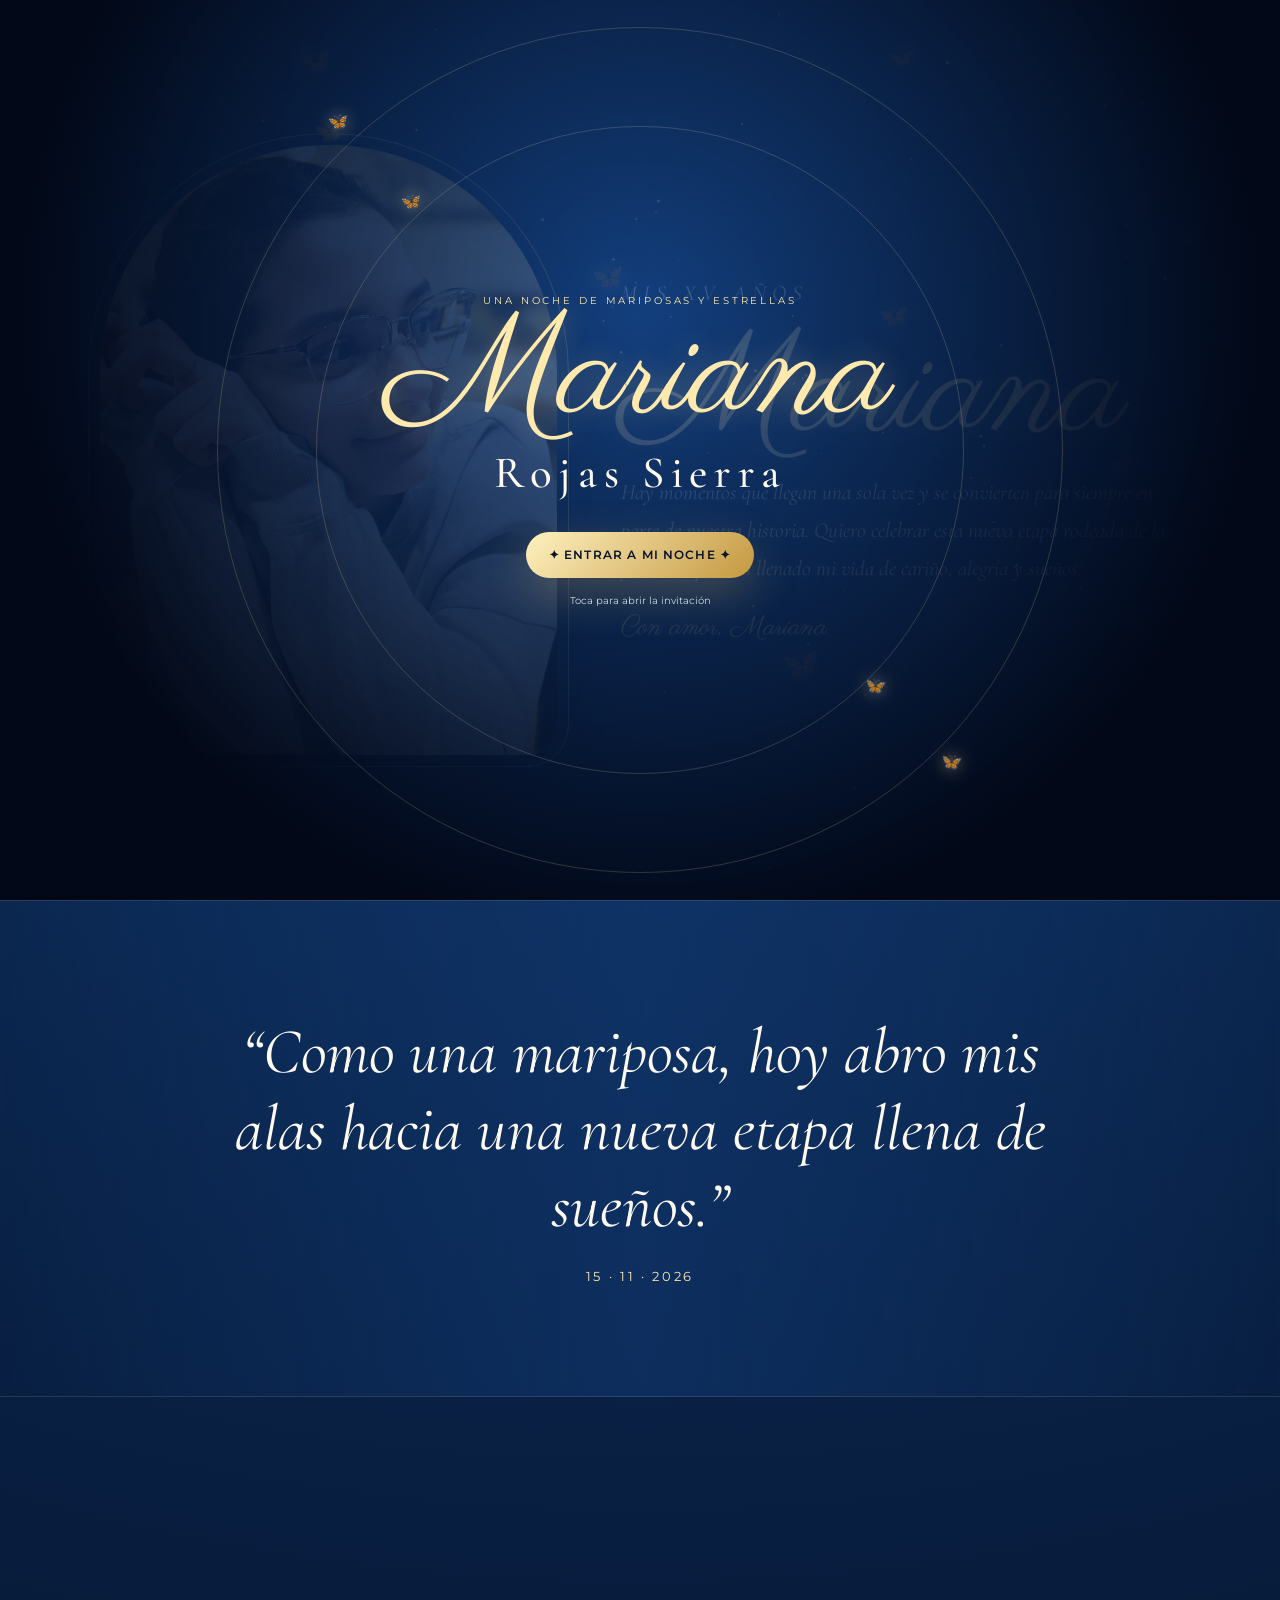
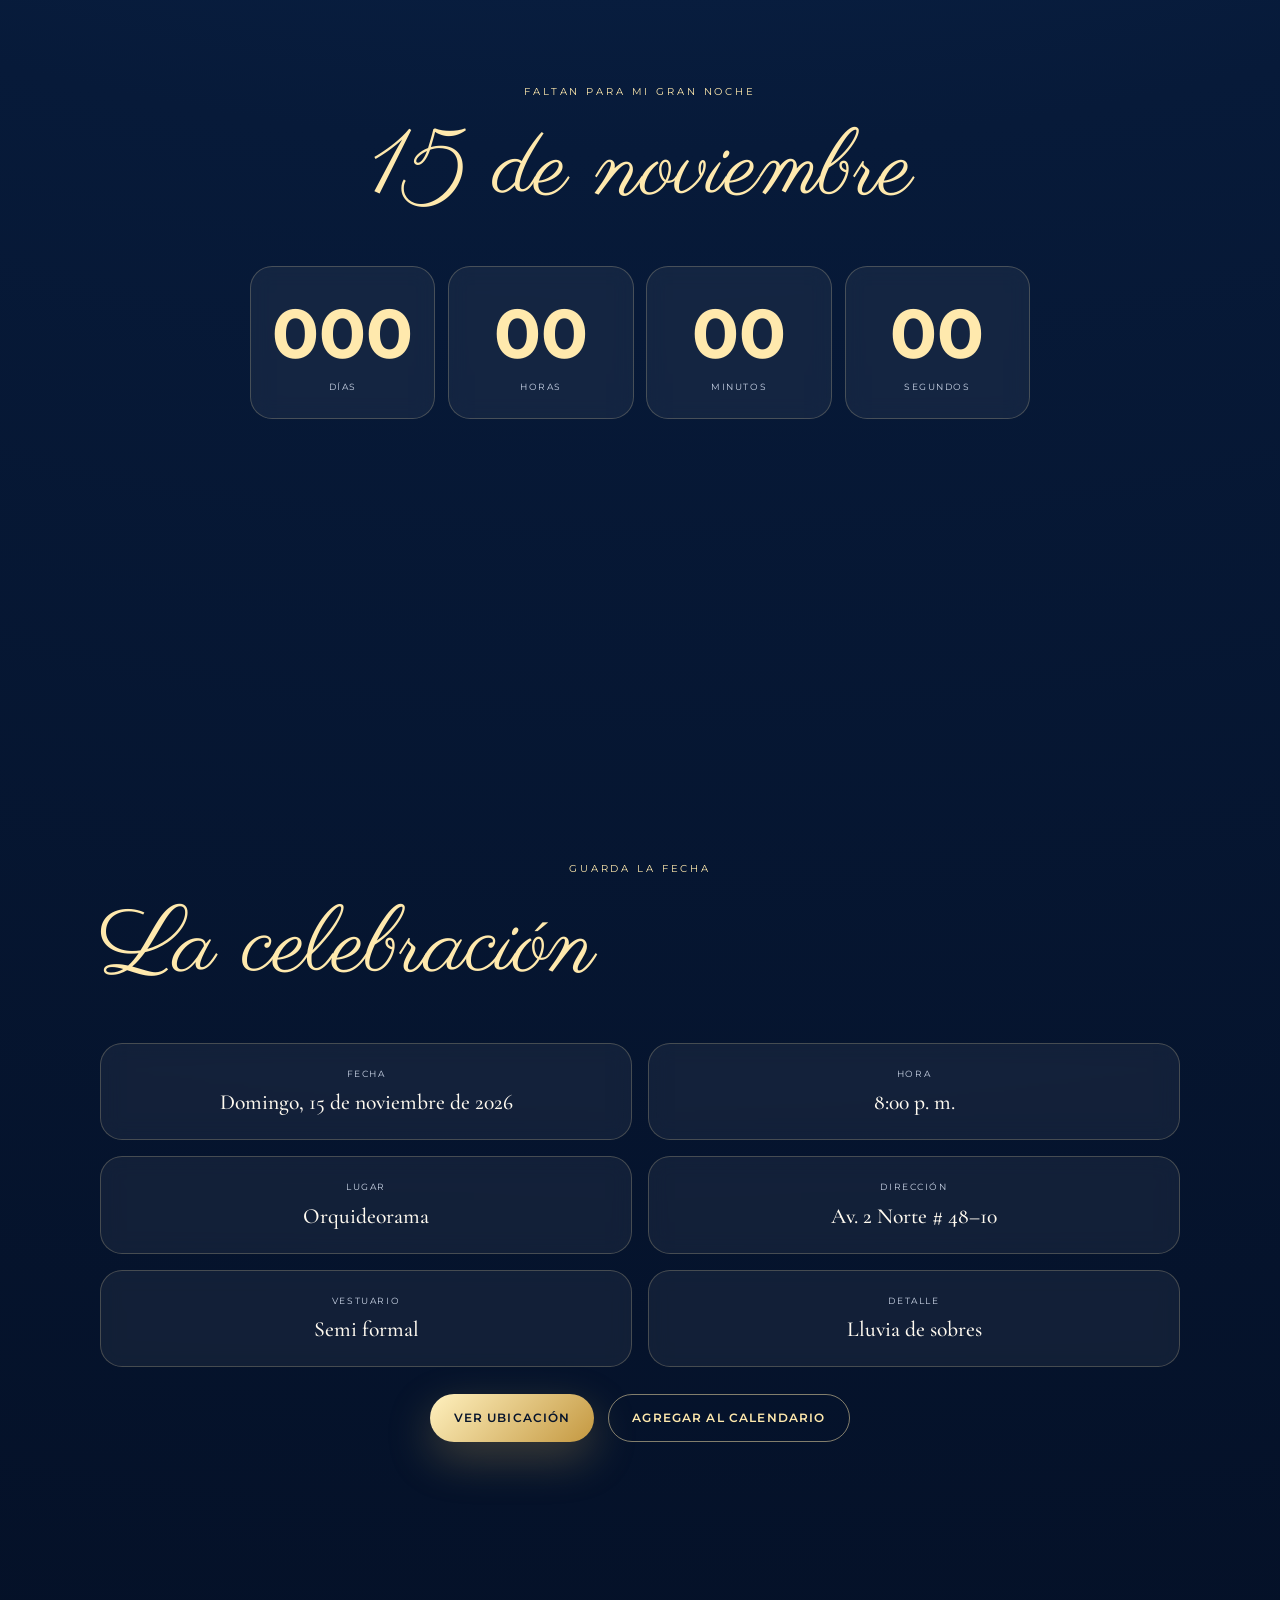
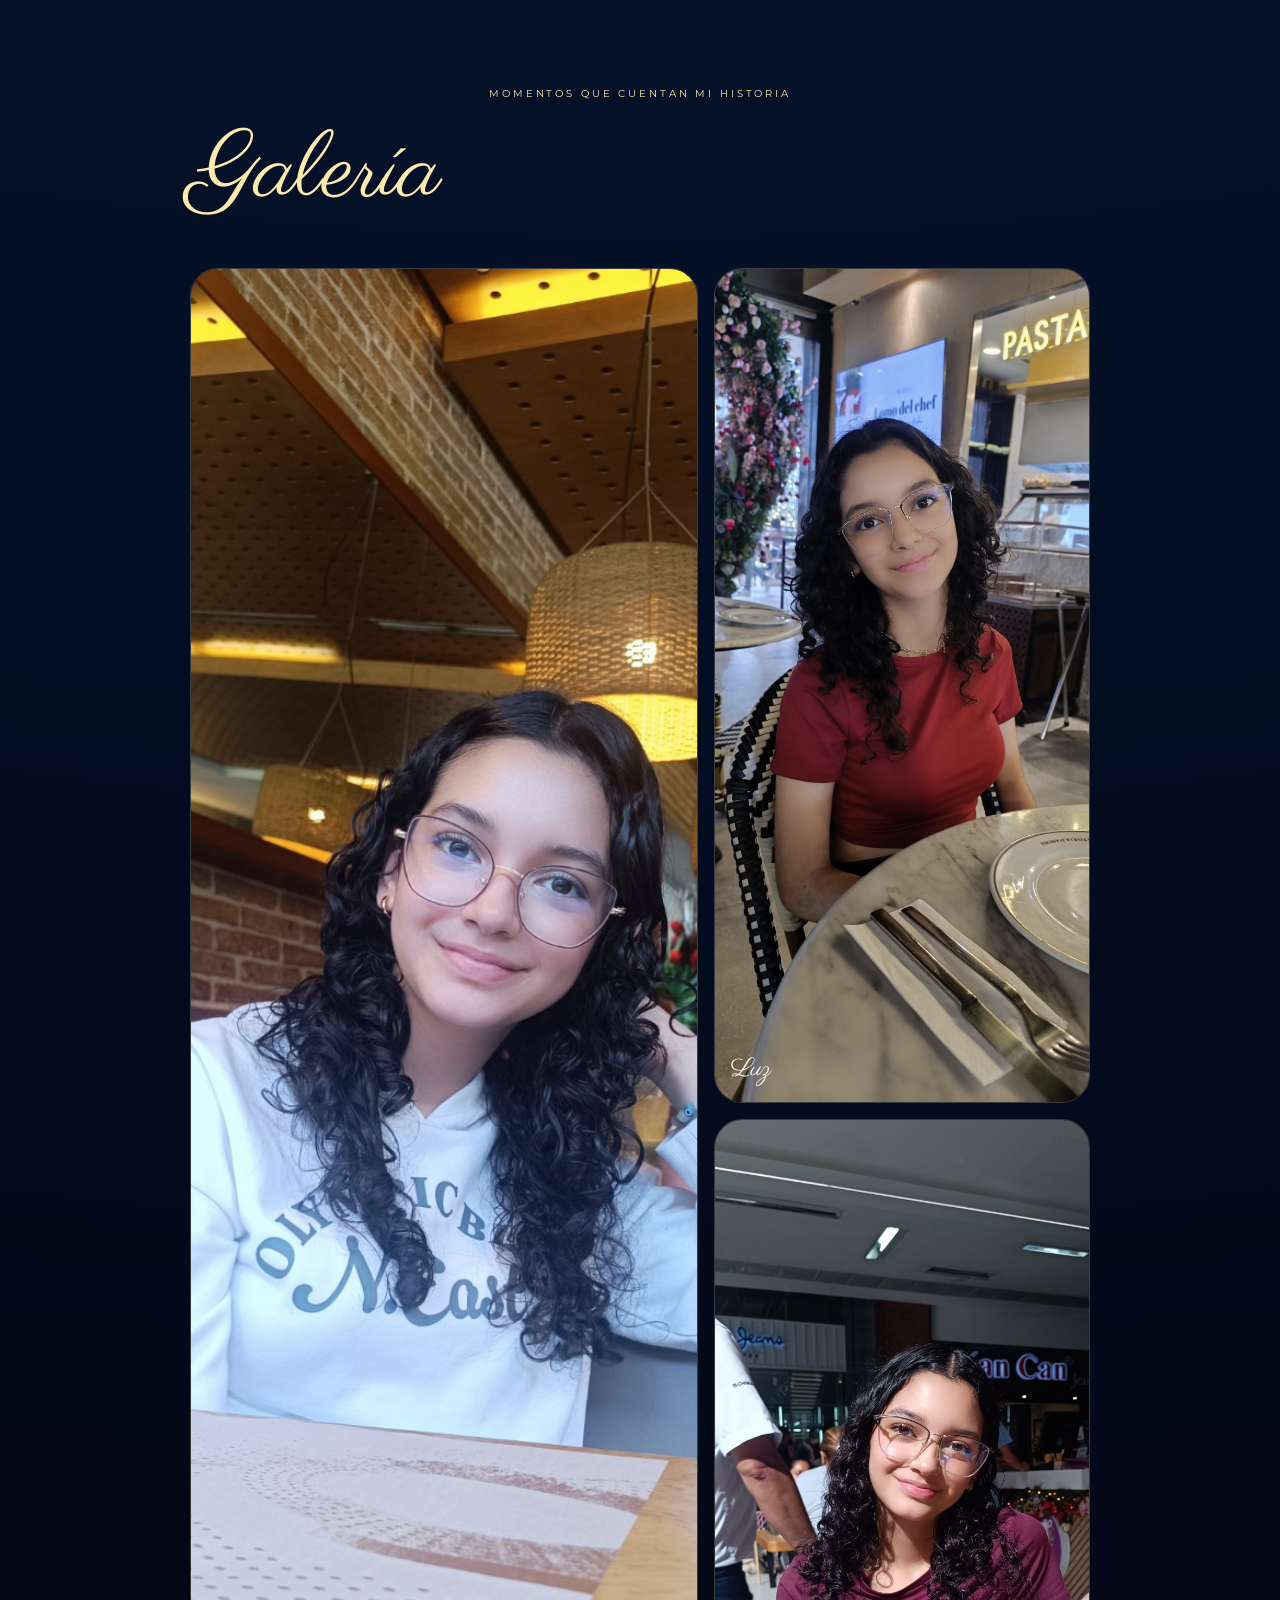
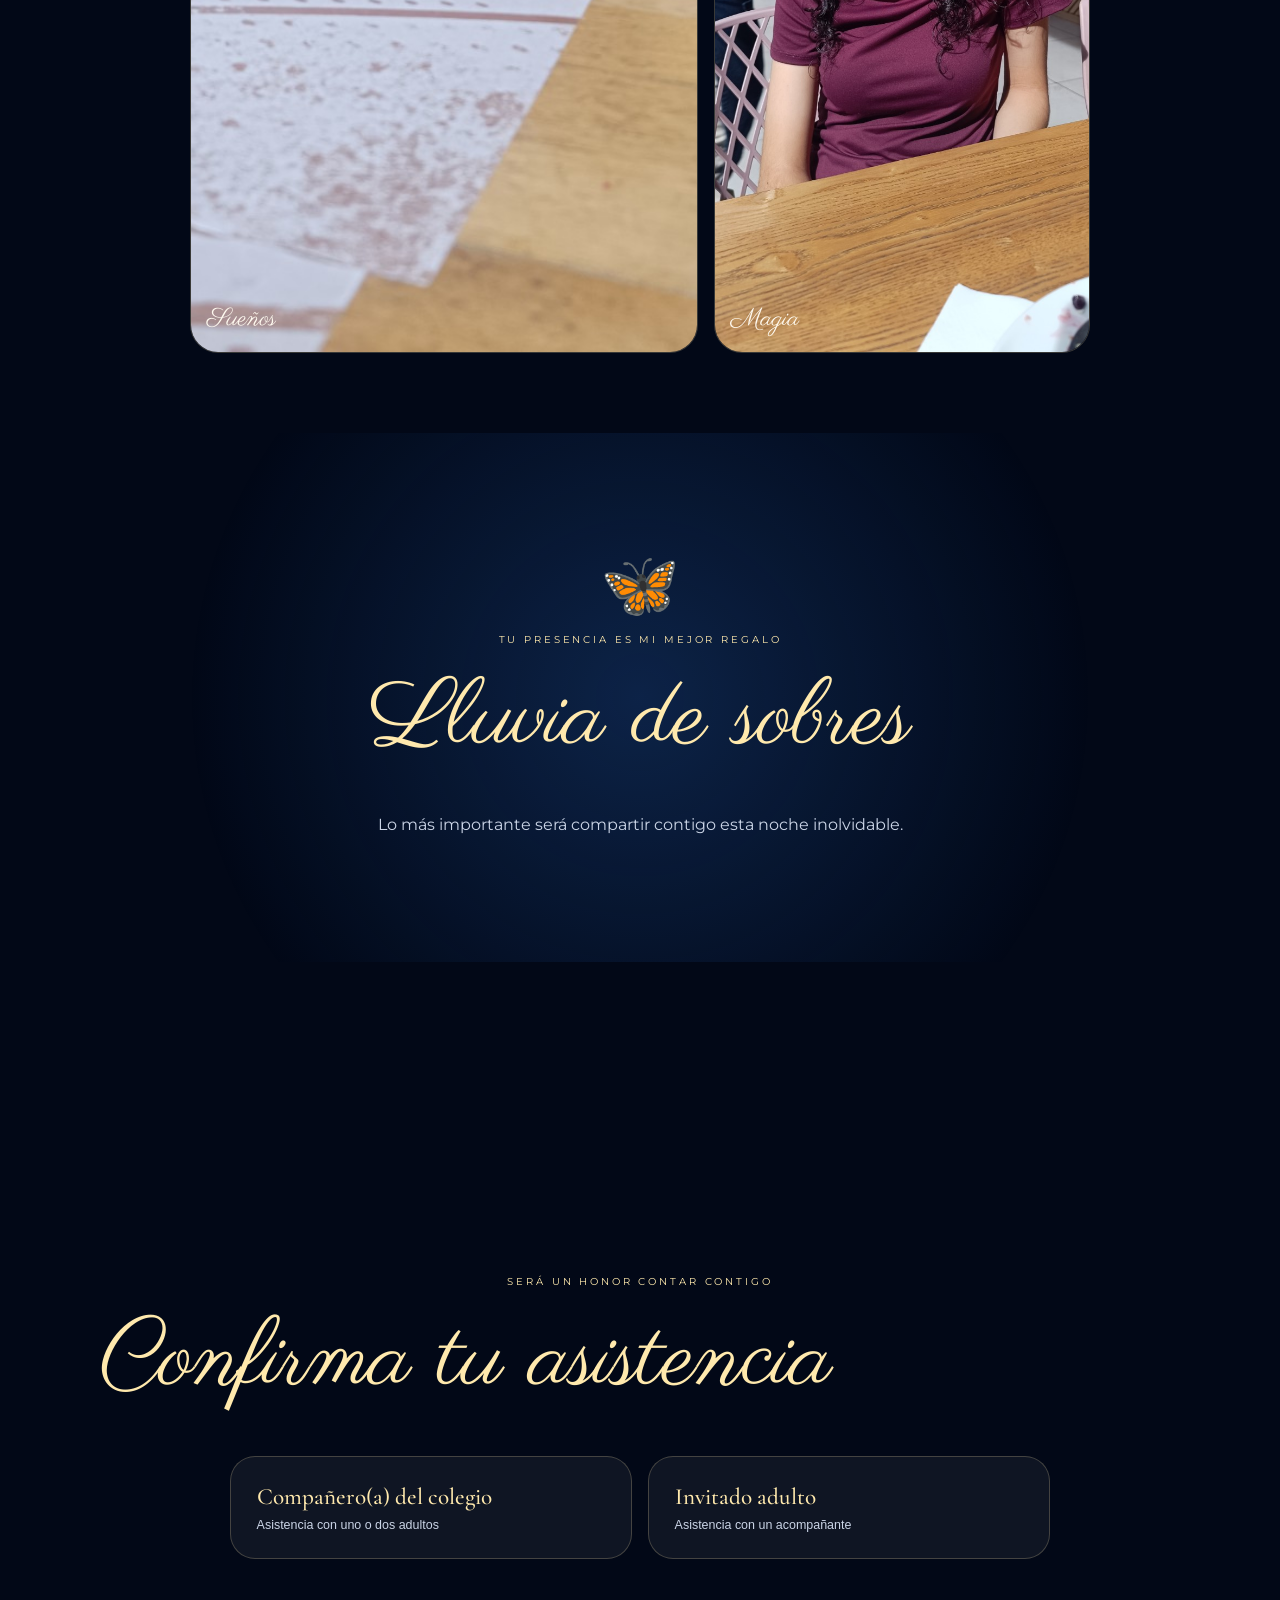
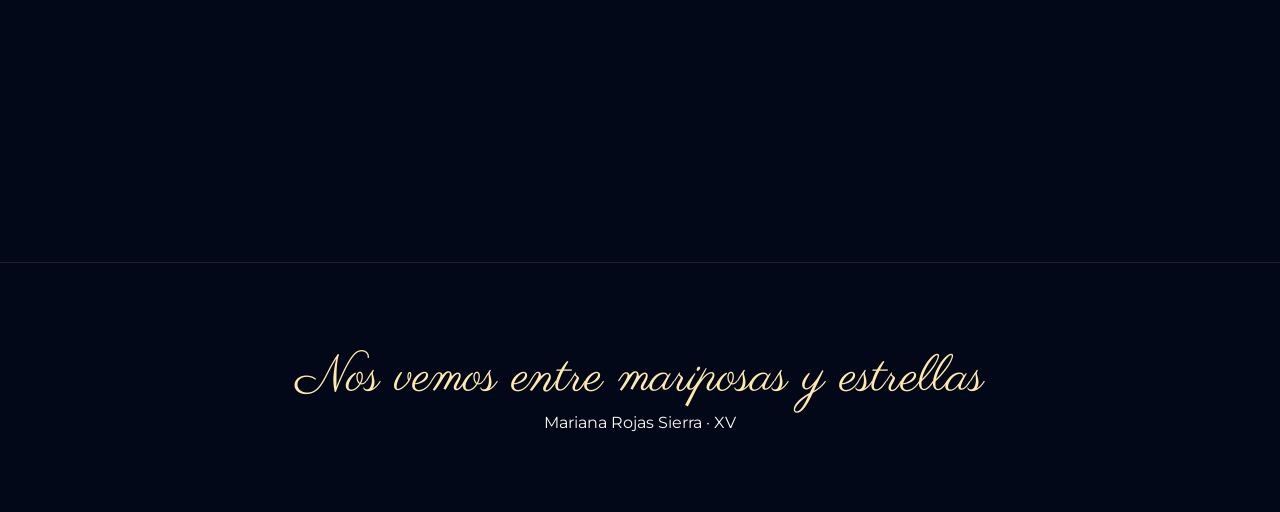
==== commit 039d84c5: "Integrar mariposas animadas al tema de la invitación" ====
--- a/v2/index.html
+++ b/v2/index.html
@@ -1,42 +1 @@
-<!doctype html>
-<html lang="es">
-<head>
-<meta charset="utf-8">
-<meta name="viewport" content="width=device-width,initial-scale=1,viewport-fit=cover">
-<meta name="theme-color" content="#020817">
-<title>Mariana XV · Celestial</title>
-<link rel="preconnect" href="https://fonts.googleapis.com">
-<link rel="preconnect" href="https://fonts.gstatic.com" crossorigin>
-<link href="https://fonts.googleapis.com/css2?family=Cinzel:wght@400;500;600&family=Cormorant+Garamond:ital,wght@0,400;1,400&family=Montserrat:wght@300;400;500;600&family=Parisienne&display=swap" rel="stylesheet">
-<style>
-:root{--n:#020817;--b:#071b3d;--b2:#123d79;--g:#d9b35f;--g2:#ffe9ad;--w:#fffaf0;--m:#cbd5e7}*{box-sizing:border-box}html{scroll-behavior:smooth}body{margin:0;background:radial-gradient(circle at 50% -10%,#164889 0,#071a39 32%,#020817 72%);color:var(--w);font-family:Montserrat,sans-serif;overflow-x:hidden}.lock{overflow:hidden}canvas{position:fixed;inset:0;width:100%;height:100%;z-index:0;pointer-events:none}.grain{position:fixed;inset:0;pointer-events:none;z-index:1;opacity:.045;background-image:url("data:image/svg+xml,%3Csvg viewBox='0 0 180 180' xmlns='http://www.w3.org/2000/svg'%3E%3Cfilter id='n'%3E%3CfeTurbulence type='fractalNoise' baseFrequency='.9' numOctaves='3' stitchTiles='stitch'/%3E%3C/filter%3E%3Crect width='100%25' height='100%25' filter='url(%23n)' opacity='.7'/%3E%3C/svg%3E")}.intro{position:fixed;inset:0;z-index:50;display:grid;place-items:center;text-align:center;background:radial-gradient(circle at 50% 35%,rgba(20,66,132,.78),#020817 72%);overflow:hidden;transition:opacity .65s ease,visibility .65s ease}.intro.is-opening{opacity:0;visibility:hidden;pointer-events:none}.intro-card{position:relative;z-index:4;width:min(92vw,620px);padding:2rem}.orbit{position:absolute;border:1px solid rgba(255,233,173,.18);border-radius:50%;animation:spin 24s linear infinite}.o1{width:72vmin;height:72vmin}.o2{width:92vmin;height:92vmin;animation-direction:reverse;animation-duration:33s}.orbit:before,.orbit:after{content:'✦';position:absolute;color:var(--g2);filter:drop-shadow(0 0 8px var(--g2));font-size:.8rem}.orbit:before{top:12%;left:16%}.orbit:after{bottom:14%;right:12%}.eyebrow{font-size:.64rem;letter-spacing:.32em;text-transform:uppercase;color:var(--g2)}.intro h1,.hero h2{font:400 clamp(5.4rem,19vw,9rem) Parisienne,cursive;color:var(--g2);line-height:.8;margin:.5rem 0;text-shadow:0 0 26px rgba(255,233,173,.3)}.surname{font:500 clamp(1.55rem,6vw,2.8rem) 'Cormorant Garamond',serif;letter-spacing:.15em;margin:.6rem 0 2rem}.btn{border:0;border-radius:999px;padding:1rem 1.55rem;background:linear-gradient(135deg,#fff1bf,#c49840);color:#07142b;font-weight:600;letter-spacing:.1em;text-transform:uppercase;font-size:.72rem;box-shadow:0 16px 45px rgba(217,179,95,.28);cursor:pointer;text-decoration:none;display:inline-flex;align-items:center;justify-content:center}.btn:active{transform:scale(.97)}.intro-note{font-size:.62rem;color:var(--m);margin-top:1rem}main{position:relative;z-index:3}.scene{min-height:100svh;width:min(1080px,92%);margin:auto;padding:5.5rem 0;display:grid;align-items:center}.hero{grid-template-columns:.9fr 1.1fr;gap:4rem}.portrait{position:relative;max-width:460px;margin:auto}.portrait img{width:100%;aspect-ratio:3/4;object-fit:cover;object-position:center 36%;display:block;border-radius:240px 240px 32px 32px;box-shadow:0 40px 100px rgba(0,0,0,.52)}.portrait:before{content:'';position:absolute;inset:-12px;border:1px solid rgba(255,233,173,.72);border-radius:260px 260px 45px 45px}.portrait:after{content:'✦';position:absolute;top:-23px;left:50%;transform:translateX(-50%);color:var(--g2);background:#071a39;padding:0 .7rem}.hero-copy{text-align:left}.hero p{font:italic 1.35rem/1.75 'Cormorant Garamond',serif;color:#edf1f8;max-width:600px}.signature{font:400 1.7rem Parisienne,cursive;color:var(--g2)}.quote{width:100%;padding:7rem 7%;text-align:center;background:linear-gradient(90deg,transparent,rgba(18,61,121,.48),transparent);border-block:1px solid rgba(255,233,173,.12)}.quote p{font:italic clamp(2rem,6vw,4rem) 'Cormorant Garamond',serif;max-width:900px;margin:auto}.quote small{display:block;margin-top:1.5rem;color:var(--g2);letter-spacing:.22em;text-transform:uppercase}.date{text-align:center}.date-script{font:400 clamp(3.2rem,10vw,6.5rem) Parisienne,cursive;color:var(--g2);margin:.3rem 0}.count{display:grid;grid-template-columns:repeat(4,1fr);gap:.8rem;max-width:780px;margin:2rem auto 0}.count div{padding:1.35rem .6rem;border:1px solid rgba(255,233,173,.24);border-radius:22px;background:rgba(255,255,255,.055);backdrop-filter:blur(10px)}.count strong{display:block;font:500 clamp(2.2rem,7vw,4.5rem) Cinzel,serif;color:var(--g2)}.count span{font-size:.58rem;letter-spacing:.17em;text-transform:uppercase;color:var(--m)}.section-title{text-align:center;font:400 clamp(3.2rem,8vw,5.8rem) Parisienne,cursive;color:var(--g2);margin:.2rem 0 2rem}.cards{display:grid;grid-template-columns:repeat(2,1fr);gap:1rem}.card{padding:1.8rem 1.2rem;border-radius:26px;border:1px solid rgba(255,233,173,.22);background:linear-gradient(145deg,rgba(255,255,255,.095),rgba(255,255,255,.025));text-align:center}.card small{display:block;color:var(--m);letter-spacing:.2em;text-transform:uppercase;font-size:.6rem;margin-bottom:.65rem}.card strong{font:500 1.35rem 'Cormorant Garamond',serif}.actions{display:flex;gap:.9rem;justify-content:center;flex-wrap:wrap;margin-top:1.7rem}.ghost{border:1px solid rgba(255,233,173,.5);border-radius:999px;padding:1rem 1.4rem;color:var(--g2);background:transparent;text-decoration:none;cursor:pointer}.gallery-wrap{width:min(900px,92%);margin:auto;padding:5rem 0}.editorial{display:grid;grid-template-columns:1.15fr .85fr;gap:1rem}.editorial figure{margin:0;position:relative;overflow:hidden;border-radius:28px;min-height:340px;border:1px solid rgba(255,233,173,.22)}.editorial figure:first-child{grid-row:span 2}.editorial img{width:100%;height:100%;object-fit:cover;display:block}.editorial figcaption{position:absolute;left:1.2rem;bottom:1rem;font:400 1.55rem Parisienne,cursive;color:white;text-shadow:0 2px 10px #000}.gift{text-align:center;padding:7rem 7%;background:radial-gradient(circle at center,rgba(27,73,139,.42),transparent 65%)}.gift-icon{font-size:4rem;color:var(--g2)}.rsvp-grid{display:grid;grid-template-columns:repeat(2,1fr);gap:1rem;max-width:820px;margin:auto}.guest{padding:1.7rem;border-radius:26px;border:1px solid rgba(255,233,173,.22);background:rgba(255,255,255,.055);color:white;text-align:left;cursor:pointer}.guest b{display:block;font:500 1.45rem 'Cormorant Garamond',serif;color:var(--g2);margin-bottom:.4rem}.guest span{font-size:.78rem;color:var(--m)}footer{text-align:center;padding:5rem 1rem;border-top:1px solid rgba(255,233,173,.12)}footer p{font:400 3.4rem Parisienne,cursive;color:var(--g2);margin:0}.music{position:fixed;right:14px;bottom:14px;z-index:20;border:1px solid rgba(255,233,173,.4);background:rgba(2,8,23,.78);color:white;border-radius:999px;padding:.65rem .85rem;display:none}.music.show{display:block}@keyframes spin{to{transform:rotate(360deg)}}@media(max-width:720px){.scene{width:min(100% - 28px,680px);padding:4rem 0;min-height:auto}.hero{grid-template-columns:1fr;gap:2.4rem;text-align:center;padding-top:4.5rem}.hero-copy{text-align:center}.portrait{max-width:82vw}.hero p{font-size:1.15rem;line-height:1.65}.count{grid-template-columns:repeat(2,1fr);gap:.7rem}.cards{grid-template-columns:1fr}.editorial{grid-template-columns:1fr}.editorial figure:first-child{grid-row:auto}.editorial figure{height:58svh;min-height:380px}.rsvp-grid{grid-template-columns:1fr}.quote{padding:5rem 1.3rem}.actions>*{width:100%}.intro h1{font-size:5.3rem}.surname{font-size:1.55rem}.intro-card{padding:1rem}.o2{width:105vmin;height:105vmin}}
-</style>
-</head>
-<body class="lock">
-<canvas id="sky"></canvas><div class="grain"></div>
-<section class="intro" id="intro"><div class="orbit o1"></div><div class="orbit o2"></div><div class="intro-card"><p class="eyebrow">Una noche escrita en las estrellas</p><h1>Mariana</h1><p class="surname">Rojas Sierra</p><button class="btn" id="openBtn" type="button">✦ Entrar a mi noche ✦</button><p class="intro-note">Toca para abrir la invitación</p></div></section>
-<audio id="song" loop preload="none"><source src="../assets/sailor-song.mp3" type="audio/mpeg"></audio><button class="music" id="musicBtn" type="button">♪ Música</button>
-<main id="content">
-<section class="scene hero"><div class="portrait"><img src="../assets/portada.jpg" alt="Mariana Rojas Sierra"></div><div class="hero-copy"><p class="eyebrow">Mis XV años</p><h2>Mariana</h2><p>Hay momentos que llegan una sola vez y se convierten para siempre en parte de nuestra historia. Quiero celebrar esta nueva etapa rodeada de las personas que han llenado mi vida de cariño, alegría y sueños.</p><div class="signature">Con amor, Mariana</div></div></section>
-<section class="quote"><p>“Una noche para soñar, brillar y recordar toda la vida.”</p><small>15 · 11 · 2026</small></section>
-<section class="scene date"><div><p class="eyebrow">Faltan para mi gran noche</p><div class="date-script">15 de noviembre</div><div class="count"><div><strong id="d">000</strong><span>Días</span></div><div><strong id="h">00</strong><span>Horas</span></div><div><strong id="m">00</strong><span>Minutos</span></div><div><strong id="s">00</strong><span>Segundos</span></div></div></div></section>
-<section class="scene"><div><p class="eyebrow" style="text-align:center">Guarda la fecha</p><h3 class="section-title">La celebración</h3><div class="cards"><article class="card"><small>Fecha</small><strong>Domingo, 15 de noviembre de 2026</strong></article><article class="card"><small>Hora</small><strong>8:00 p. m.</strong></article><article class="card"><small>Lugar</small><strong>Orquideorama</strong></article><article class="card"><small>Dirección</small><strong>Av. 2 Norte # 48–10</strong></article><article class="card"><small>Vestuario</small><strong>Semi formal</strong></article><article class="card"><small>Detalle</small><strong>Lluvia de sobres</strong></article></div><div class="actions"><a class="btn" href="https://maps.app.goo.gl/pFWmGSaqrGYNsrYG7" target="_blank" rel="noopener">Ver ubicación</a><button class="ghost" id="calendarBtn" type="button">Agregar al calendario</button></div></div></section>
-<section class="gallery-wrap"><p class="eyebrow" style="text-align:center">Momentos que cuentan mi historia</p><h3 class="section-title">Galería</h3><div class="editorial"><figure><img src="../assets/galeria-1.jpg" alt="Mariana"><figcaption>Sueños</figcaption></figure><figure><img src="../assets/galeria-2.jpg" alt="Mariana"><figcaption>Luz</figcaption></figure><figure><img src="../assets/galeria-3.jpg" alt="Mariana"><figcaption>Magia</figcaption></figure></div></section>
-<section class="gift"><div class="gift-icon">✉</div><p class="eyebrow">Tu presencia es mi mejor regalo</p><h3 class="section-title">Lluvia de sobres</h3><p style="color:var(--m)">Lo más importante será compartir contigo esta noche inolvidable.</p></section>
-<section class="scene"><div style="width:100%"><p class="eyebrow" style="text-align:center">Será un honor contar contigo</p><h3 class="section-title">Confirma tu asistencia</h3><div class="rsvp-grid"><button class="guest" data-type="school"><b>Compañero(a) del colegio</b><span>Asistencia con uno o dos adultos</span></button><button class="guest" data-type="adult"><b>Invitado adulto</b><span>Asistencia con un acompañante</span></button></div></div></section>
-</main>
-<footer><p>Nos vemos bajo las estrellas</p><span>Mariana Rojas Sierra · XV</span></footer>
-<script>
-(function(){
-const intro=document.getElementById('intro');const openBtn=document.getElementById('openBtn');const song=document.getElementById('song');const musicBtn=document.getElementById('musicBtn');
-function openInvitation(){document.body.classList.remove('lock');intro.classList.add('is-opening');intro.style.pointerEvents='none';musicBtn.classList.add('show');setTimeout(()=>{intro.style.display='none';intro.remove();window.scrollTo(0,0)},700);song.play().catch(()=>{});}
-openBtn.addEventListener('click',openInvitation,{once:true});openBtn.addEventListener('touchend',e=>{e.preventDefault();openInvitation()},{once:true});
-musicBtn.addEventListener('click',()=>{if(song.paused){song.play().catch(()=>{});musicBtn.textContent='❚❚ Música'}else{song.pause();musicBtn.textContent='♪ Música'}});
-const target=new Date('2026-11-15T20:00:00-05:00').getTime();function tick(){const x=Math.max(0,target-Date.now());document.getElementById('d').textContent=String(Math.floor(x/86400000)).padStart(3,'0');document.getElementById('h').textContent=String(Math.floor(x/3600000)%24).padStart(2,'0');document.getElementById('m').textContent=String(Math.floor(x/60000)%60).padStart(2,'0');document.getElementById('s').textContent=String(Math.floor(x/1000)%60).padStart(2,'0')}tick();setInterval(tick,1000);
-document.getElementById('calendarBtn').addEventListener('click',()=>{const ics='BEGIN:VCALENDAR\r\nVERSION:2.0\r\nBEGIN:VEVENT\r\nDTSTART:20261116T010000Z\r\nDTEND:20261116T060000Z\r\nSUMMARY:XV años de Mariana Rojas Sierra\r\nLOCATION:Orquideorama, Av. 2 Norte # 48-10\r\nEND:VEVENT\r\nEND:VCALENDAR';const a=document.createElement('a');a.href=URL.createObjectURL(new Blob([ics],{type:'text/calendar'}));a.download='XV-Mariana.ics';a.click()});
-document.querySelectorAll('.guest').forEach(btn=>btn.addEventListener('click',()=>{const type=btn.dataset.type;const msg=type==='school'?'Hola, deseo confirmar asistencia como compañero(a) del colegio a los XV de Mariana.':'Hola, deseo confirmar asistencia como invitado adulto a los XV de Mariana.';window.open('https://wa.me/573016578609?text='+encodeURIComponent(msg),'_blank','noopener')}));
-const canvas=document.getElementById('sky'),ctx=canvas.getContext('2d');let stars=[];function resize(){canvas.width=innerWidth;canvas.height=innerHeight;stars=Array.from({length:Math.min(180,Math.floor(innerWidth*innerHeight/5000))},()=>({x:Math.random()*innerWidth,y:Math.random()*innerHeight,r:Math.random()*1.4+.2,a:Math.random()}))}addEventListener('resize',resize);resize();function draw(t){ctx.clearRect(0,0,canvas.width,canvas.height);stars.forEach(s=>{ctx.beginPath();ctx.fillStyle='rgba(255,235,182,'+(.2+.7*Math.abs(Math.sin(t*.001+s.a*8)))+')';ctx.arc(s.x,s.y,s.r,0,Math.PI*2);ctx.fill()});requestAnimationFrame(draw)}requestAnimationFrame(draw);
-})();
-</script>
-</body>
-</html>+<!doctype html><html lang="es"><head><meta charset="utf-8"><meta name="viewport" content="width=device-width,initial-scale=1,viewport-fit=cover"><meta name="theme-color" content="#020817"><title>Mariana XV · Mariposas bajo las estrellas</title><link rel="preconnect" href="https://fonts.googleapis.com"><link rel="preconnect" href="https://fonts.gstatic.com" crossorigin><link href="https://fonts.googleapis.com/css2?family=Cormorant+Garamond:ital,wght@0,400;1,400&family=Montserrat:wght@300;400;500;600&family=Parisienne&display=swap" rel="stylesheet"><style>:root{--n:#020817;--b:#071b3d;--g:#d9b35f;--g2:#ffe9ad;--w:#fffaf0;--m:#cbd5e7}*{box-sizing:border-box}html{scroll-behavior:smooth}body{margin:0;background:radial-gradient(circle at 50% -10%,#164889 0,#071a39 32%,#020817 72%);color:var(--w);font-family:Montserrat,sans-serif;overflow-x:hidden}.lock{overflow:hidden}canvas,.grain,.flies{position:fixed;inset:0;pointer-events:none}canvas{z-index:0}.grain{z-index:1;opacity:.04;background-image:url("data:image/svg+xml,%3Csvg viewBox='0 0 180 180' xmlns='http://www.w3.org/2000/svg'%3E%3Cfilter id='n'%3E%3CfeTurbulence type='fractalNoise' baseFrequency='.9' numOctaves='3'/%3E%3C/filter%3E%3Crect width='100%25' height='100%25' filter='url(%23n)' opacity='.7'/%3E%3C/svg%3E")}.flies{z-index:2;overflow:hidden}.fly{position:absolute;font-size:var(--size);opacity:.62;filter:drop-shadow(0 0 8px rgba(255,233,173,.4));animation:float var(--dur) ease-in-out infinite alternate,drift var(--drift) linear infinite}.fly.blue{filter:hue-rotate(165deg) saturate(.75) drop-shadow(0 0 8px rgba(139,190,255,.4))}@keyframes float{from{transform:translate3d(-8px,15px,0) rotate(-12deg) scale(.85)}50%{transform:translate3d(13px,-13px,0) rotate(10deg) scale(1)}to{transform:translate3d(-5px,-31px,0) rotate(-5deg) scale(.9)}}@keyframes drift{0%,100%{margin-left:-3vw}50%{margin-left:3vw}}.intro{position:fixed;inset:0;z-index:50;display:grid;place-items:center;text-align:center;background:radial-gradient(circle at 50% 35%,rgba(20,66,132,.8),#020817 72%);overflow:hidden;transition:.65s}.intro.out{opacity:0;visibility:hidden;pointer-events:none}.orbit{position:absolute;border:1px solid rgba(255,233,173,.18);border-radius:50%;animation:spin 24s linear infinite}.o1{width:72vmin;height:72vmin}.o2{width:94vmin;height:94vmin;animation-direction:reverse;animation-duration:34s}.orbit:before,.orbit:after{content:'🦋';position:absolute;font-size:1rem;filter:drop-shadow(0 0 8px rgba(255,233,173,.45))}.orbit:before{top:10%;left:13%}.orbit:after{right:12%;bottom:12%;transform:rotate(18deg)}@keyframes spin{to{transform:rotate(360deg)}}.intro-card{position:relative;z-index:3;width:min(92vw,620px);padding:1.5rem}.eyebrow{font-size:.64rem;letter-spacing:.28em;text-transform:uppercase;color:var(--g2)}h1,.hero h2{font:400 clamp(5.2rem,19vw,9rem) Parisienne,cursive;color:var(--g2);line-height:.82;margin:.5rem 0;text-shadow:0 0 28px rgba(255,233,173,.3)}.surname{font:500 clamp(1.45rem,6vw,2.8rem) 'Cormorant Garamond',serif;letter-spacing:.15em;margin:.7rem 0 2rem}.btn,.ghost{border-radius:999px;padding:1rem 1.45rem;cursor:pointer;text-decoration:none;display:inline-flex;align-items:center;justify-content:center;font:600 .72rem Montserrat,sans-serif;letter-spacing:.1em;text-transform:uppercase}.btn{border:0;background:linear-gradient(135deg,#fff1bf,#c49840);color:#07142b;box-shadow:0 16px 45px rgba(217,179,95,.28)}.ghost{border:1px solid rgba(255,233,173,.5);color:var(--g2);background:transparent}.note{font-size:.62rem;color:var(--m);margin-top:1rem}main{position:relative;z-index:3}.scene{min-height:100svh;width:min(1080px,92%);margin:auto;padding:5rem 0;display:grid;align-items:center}.hero{grid-template-columns:.9fr 1.1fr;gap:4rem}.portrait{position:relative;max-width:460px;margin:auto}.portrait img{width:100%;aspect-ratio:3/4;object-fit:cover;object-position:center 36%;display:block;border-radius:240px 240px 32px 32px;box-shadow:0 40px 100px rgba(0,0,0,.52)}.portrait:before{content:'';position:absolute;inset:-12px;border:1px solid rgba(255,233,173,.72);border-radius:260px 260px 45px 45px}.portrait:after{content:'🦋';position:absolute;top:-28px;left:50%;transform:translateX(-50%);font-size:1.45rem}.hero-copy{text-align:left}.hero p{font:italic 1.35rem/1.75 'Cormorant Garamond',serif;color:#edf1f8;max-width:600px}.signature{font:400 1.7rem Parisienne,cursive;color:var(--g2)}.quote{position:relative;z-index:3;padding:7rem 7%;text-align:center;background:linear-gradient(90deg,transparent,rgba(18,61,121,.48),transparent);border-block:1px solid rgba(255,233,173,.12)}.quote p{font:italic clamp(2rem,6vw,4rem) 'Cormorant Garamond',serif;max-width:900px;margin:auto}.quote small{display:block;margin-top:1.5rem;color:var(--g2);letter-spacing:.2em}.date{text-align:center}.date-script,.title{font:400 clamp(3.2rem,9vw,5.8rem) Parisienne,cursive;color:var(--g2);margin:.3rem 0 2rem}.count{display:grid;grid-template-columns:repeat(4,1fr);gap:.8rem;max-width:780px;margin:auto}.count div,.card{padding:1.5rem .8rem;border:1px solid rgba(255,233,173,.22);border-radius:22px;background:rgba(255,255,255,.055);backdrop-filter:blur(10px)}.count strong{display:block;font-size:clamp(2.2rem,7vw,4.3rem);color:var(--g2)}.count span,.card small{font-size:.58rem;letter-spacing:.17em;text-transform:uppercase;color:var(--m)}.cards{display:grid;grid-template-columns:repeat(2,1fr);gap:1rem}.card{text-align:center}.card small{display:block;margin-bottom:.65rem}.card strong{font:500 1.35rem 'Cormorant Garamond',serif}.actions{display:flex;gap:.9rem;justify-content:center;flex-wrap:wrap;margin-top:1.7rem}.gallery{width:min(900px,92%);margin:auto;padding:5rem 0;position:relative;z-index:3}.editorial{display:grid;grid-template-columns:1.15fr .85fr;gap:1rem}.editorial figure{margin:0;position:relative;overflow:hidden;border-radius:28px;min-height:340px;border:1px solid rgba(255,233,173,.22)}.editorial figure:first-child{grid-row:span 2}.editorial img{width:100%;height:100%;object-fit:cover}.editorial figcaption{position:absolute;left:1rem;bottom:1rem;font:400 1.55rem Parisienne,cursive}.gift{position:relative;z-index:3;text-align:center;padding:7rem 7%;background:radial-gradient(circle at center,rgba(27,73,139,.42),transparent 65%)}.gift .icon{font-size:4rem}.rsvp{display:grid;grid-template-columns:repeat(2,1fr);gap:1rem;max-width:820px;margin:auto}.guest{padding:1.6rem;border-radius:25px;border:1px solid rgba(255,233,173,.22);background:rgba(255,255,255,.055);color:#fff;text-align:left;cursor:pointer}.guest b{display:block;font:500 1.45rem 'Cormorant Garamond',serif;color:var(--g2);margin-bottom:.4rem}.guest span{font-size:.78rem;color:var(--m)}footer{position:relative;z-index:3;text-align:center;padding:5rem 1rem;border-top:1px solid rgba(255,233,173,.12)}footer p{font:400 3.2rem Parisienne,cursive;color:var(--g2);margin:0}.music{position:fixed;right:14px;bottom:14px;z-index:20;border:1px solid rgba(255,233,173,.4);background:rgba(2,8,23,.78);color:white;border-radius:999px;padding:.65rem .85rem;display:none}.music.show{display:block}dialog{width:min(92vw,560px);border:0;padding:0;background:transparent}dialog::backdrop{background:rgba(0,5,16,.84);backdrop-filter:blur(8px)}form{position:relative;padding:1.5rem;border-radius:26px;background:linear-gradient(160deg,#10386f,#041126);border:1px solid rgba(255,233,173,.34);color:white;max-height:90svh;overflow:auto}.close{position:absolute;right:.8rem;top:.45rem;background:none;border:0;color:white;font-size:2rem}.hidden{display:none!important}label{display:block;margin:1rem 0;font-size:.78rem}input,select,textarea{width:100%;margin-top:.4rem;padding:1rem;border-radius:14px;border:1px solid rgba(255,255,255,.2);background:rgba(255,255,255,.08);color:white;font:inherit;font-size:16px}select option{color:#111}@media(max-width:720px){.scene{width:min(100% - 28px,680px);padding:4rem 0;min-height:auto}.hero{grid-template-columns:1fr;gap:2.4rem;text-align:center}.hero-copy{text-align:center}.portrait{max-width:82vw}.hero p{font-size:1.15rem}.count{grid-template-columns:repeat(2,1fr)}.cards,.editorial,.rsvp{grid-template-columns:1fr}.editorial figure:first-child{grid-row:auto}.editorial figure{height:58svh;min-height:380px}.actions>*{width:100%}.quote{padding:5rem 1.3rem}.fly{opacity:.52}}@media(prefers-reduced-motion:reduce){.fly,.orbit{animation:none!important}}</style></head><body class="lock"><canvas id="sky"></canvas><div class="grain"></div><div class="flies" id="flies"></div><section class="intro" id="intro"><div class="orbit o1"></div><div class="orbit o2"></div><div class="intro-card"><p class="eyebrow">Una noche de mariposas y estrellas</p><h1>Mariana</h1><p class="surname">Rojas Sierra</p><button class="btn" id="open">✦ Entrar a mi noche ✦</button><p class="note">Toca para abrir la invitación</p></div></section><audio id="song" loop preload="none"><source src="../assets/sailor-song.mp3" type="audio/mpeg"></audio><button class="music" id="music">♪ Música</button><main><section class="scene hero"><div class="portrait"><img src="../assets/portada.jpg" alt="Mariana Rojas Sierra"></div><div class="hero-copy"><p class="eyebrow">Mis XV años</p><h2>Mariana</h2><p>Hay momentos que llegan una sola vez y se convierten para siempre en parte de nuestra historia. Quiero celebrar esta nueva etapa rodeada de las personas que han llenado mi vida de cariño, alegría y sueños.</p><div class="signature">Con amor, Mariana</div></div></section><section class="quote"><p>“Como una mariposa, hoy abro mis alas hacia una nueva etapa llena de sueños.”</p><small>15 · 11 · 2026</small></section><section class="scene date"><div><p class="eyebrow">Faltan para mi gran noche</p><div class="date-script">15 de noviembre</div><div class="count"><div><strong id="d">000</strong><span>Días</span></div><div><strong id="h">00</strong><span>Horas</span></div><div><strong id="m">00</strong><span>Minutos</span></div><div><strong id="s">00</strong><span>Segundos</span></div></div></div></section><section class="scene"><div><p class="eyebrow" style="text-align:center">Guarda la fecha</p><h3 class="title">La celebración</h3><div class="cards"><article class="card"><small>Fecha</small><strong>Domingo, 15 de noviembre de 2026</strong></article><article class="card"><small>Hora</small><strong>8:00 p. m.</strong></article><article class="card"><small>Lugar</small><strong>Orquideorama</strong></article><article class="card"><small>Dirección</small><strong>Av. 2 Norte # 48–10</strong></article><article class="card"><small>Vestuario</small><strong>Semi formal</strong></article><article class="card"><small>Detalle</small><strong>Lluvia de sobres</strong></article></div><div class="actions"><a class="btn" href="https://maps.app.goo.gl/pFWmGSaqrGYNsrYG7" target="_blank" rel="noopener">Ver ubicación</a><button class="ghost" id="calendar">Agregar al calendario</button></div></div></section><section class="gallery"><p class="eyebrow" style="text-align:center">Momentos que cuentan mi historia</p><h3 class="title">Galería</h3><div class="editorial"><figure><img src="../assets/galeria-1.jpg" alt="Mariana"><figcaption>Sueños</figcaption></figure><figure><img src="../assets/galeria-2.jpg" alt="Mariana"><figcaption>Luz</figcaption></figure><figure><img src="../assets/galeria-3.jpg" alt="Mariana"><figcaption>Magia</figcaption></figure></div></section><section class="gift"><div class="icon">🦋</div><p class="eyebrow">Tu presencia es mi mejor regalo</p><h3 class="title">Lluvia de sobres</h3><p style="color:var(--m)">Lo más importante será compartir contigo esta noche inolvidable.</p></section><section class="scene"><div style="width:100%"><p class="eyebrow" style="text-align:center">Será un honor contar contigo</p><h3 class="title">Confirma tu asistencia</h3><div class="rsvp"><button class="guest" data-type="school"><b>Compañero(a) del colegio</b><span>Asistencia con uno o dos adultos</span></button><button class="guest" data-type="adult"><b>Invitado adulto</b><span>Asistencia con un acompañante</span></button></div></div></section></main><footer><p>Nos vemos entre mariposas y estrellas</p><span>Mariana Rojas Sierra · XV</span></footer><dialog id="dlg"><form id="form"><button class="close" type="button" id="close">×</button><p class="eyebrow">Confirmación</p><h3 class="title" style="font-size:3rem;text-align:left">Confirma</h3><input type="hidden" id="type"><label>Nombre completo<input id="name" required></label><label>¿Asistirás?<select id="att" required><option value="">Selecciona</option><option>Sí</option><option>No</option></select></label><div id="school" class="hidden"><label>Adultos acompañantes<select id="cnt"><option>1</option><option>2</option></select></label><label>Adulto 1<input id="a1"></label><label id="a2l" class="hidden">Adulto 2<input id="a2"></label></div><div id="adult" class="hidden"><label>¿Con acompañante?<select id="comp"><option>No</option><option>Sí</option></select></label><label id="compl" class="hidden">Nombre del acompañante<input id="compn"></label></div><label>Observaciones<textarea id="notes" rows="3"></textarea></label><button class="btn" style="width:100%">Enviar por WhatsApp</button></form></dialog><script>(function(){const q=s=>document.querySelector(s),intro=q('#intro'),openBtn=q('#open'),song=q('#song'),music=q('#music');function enter(){document.body.classList.remove('lock');intro.classList.add('out');music.classList.add('show');setTimeout(()=>intro.remove(),700);song.play().catch(()=>{});scrollTo(0,0)}openBtn.addEventListener('click',enter,{once:true});openBtn.addEventListener('touchend',e=>{e.preventDefault();enter()},{once:true});music.onclick=()=>{if(song.paused){song.play().catch(()=>{});music.textContent='❚❚ Música'}else{song.pause();music.textContent='♪ Música'}};const c=q('#sky'),x=c.getContext('2d');let W,H,S=[];function size(){W=c.width=innerWidth;H=c.height=innerHeight;S=Array.from({length:Math.min(220,Math.floor(W*H/4200))},()=>({x:Math.random()*W,y:Math.random()*H,r:Math.random()*1.5+.2,p:Math.random()*6.28}))}addEventListener('resize',size);size();function draw(t){x.clearRect(0,0,W,H);S.forEach(s=>{let a=.25+.7*Math.abs(Math.sin(t*.001+s.p));x.beginPath();x.fillStyle=`rgba(255,235,182,${a})`;x.arc(s.x,s.y,s.r,0,7);x.fill()});requestAnimationFrame(draw)}requestAnimationFrame(draw);const fl=q('#flies');for(let i=0;i<(innerWidth<720?7:11);i++){let b=document.createElement('span');b.className='fly'+(i%3===0?' blue':'');b.textContent='🦋';b.style.left=(4+Math.random()*92)+'%';b.style.top=(4+Math.random()*90)+'%';b.style.setProperty('--size',(15+Math.random()*16)+'px');b.style.setProperty('--dur',(4+Math.random()*5)+'s');b.style.setProperty('--drift',(8+Math.random()*7)+'s');b.style.animationDelay=(-Math.random()*8)+'s';fl.appendChild(b)}const target=new Date('2026-11-15T20:00:00-05:00');function tick(){let z=Math.max(0,target-Date.now());q('#d').textContent=String(Math.floor(z/864e5)).padStart(3,'0');q('#h').textContent=String(Math.floor(z/36e5)%24).padStart(2,'0');q('#m').textContent=String(Math.floor(z/6e4)%60).padStart(2,'0');q('#s').textContent=String(Math.floor(z/1e3)%60).padStart(2,'0')}tick();setInterval(tick,1000);q('#calendar').onclick=()=>{let v='BEGIN:VCALENDAR\r\nVERSION:2.0\r\nBEGIN:VEVENT\r\nDTSTART:20261116T010000Z\r\nDTEND:20261116T060000Z\r\nSUMMARY:XV años de Mariana Rojas Sierra\r\nLOCATION:Orquideorama, Av. 2 Norte # 48-10\r\nEND:VEVENT\r\nEND:VCALENDAR',a=document.createElement('a');a.href=URL.createObjectURL(new Blob([v],{type:'text/calendar'}));a.download='XV-Mariana.ics';a.click()};const dlg=q('#dlg'),form=q('#form');document.querySelectorAll('.guest').forEach(b=>b.onclick=()=>{q('#type').value=b.dataset.type;q('#school').classList.toggle('hidden',b.dataset.type!=='school');q('#adult').classList.toggle('hidden',b.dataset.type!=='adult');dlg.showModal()});q('#close').onclick=()=>dlg.close();q('#cnt').onchange=e=>q('#a2l').classList.toggle('hidden',e.target.value!=='2');q('#comp').onchange=e=>q('#compl').classList.toggle('hidden',e.target.value!=='Sí');form.onsubmit=e=>{e.preventDefault();let type=q('#type').value,att=q('#att').value,lines=['🦋 *Confirmación XV de Mariana*','',`Nombre: ${q('#name').value.trim()}`,`Tipo: ${type==='school'?'Compañero(a) del colegio':'Invitado adulto'}`,`Asistencia: ${att}`];if(att==='Sí'&&type==='school'){lines.push(`Adultos: ${q('#cnt').value}`,`Adulto 1: ${q('#a1').value.trim()||'Sin registrar'}`);if(q('#cnt').value==='2')lines.push(`Adulto 2: ${q('#a2').value.trim()||'Sin registrar'}`)}if(att==='Sí'&&type==='adult'){lines.push(`Con acompañante: ${q('#comp').value}`);if(q('#comp').value==='Sí')lines.push(`Acompañante: ${q('#compn').value.trim()||'Sin registrar'}`)}if(q('#notes').value.trim())lines.push(`Observaciones: ${q('#notes').value.trim()}`);window.open(`https://wa.me/573016578609?text=${encodeURIComponent(lines.join('\n'))}`,'_blank');dlg.close()}})();</script></body></html>
